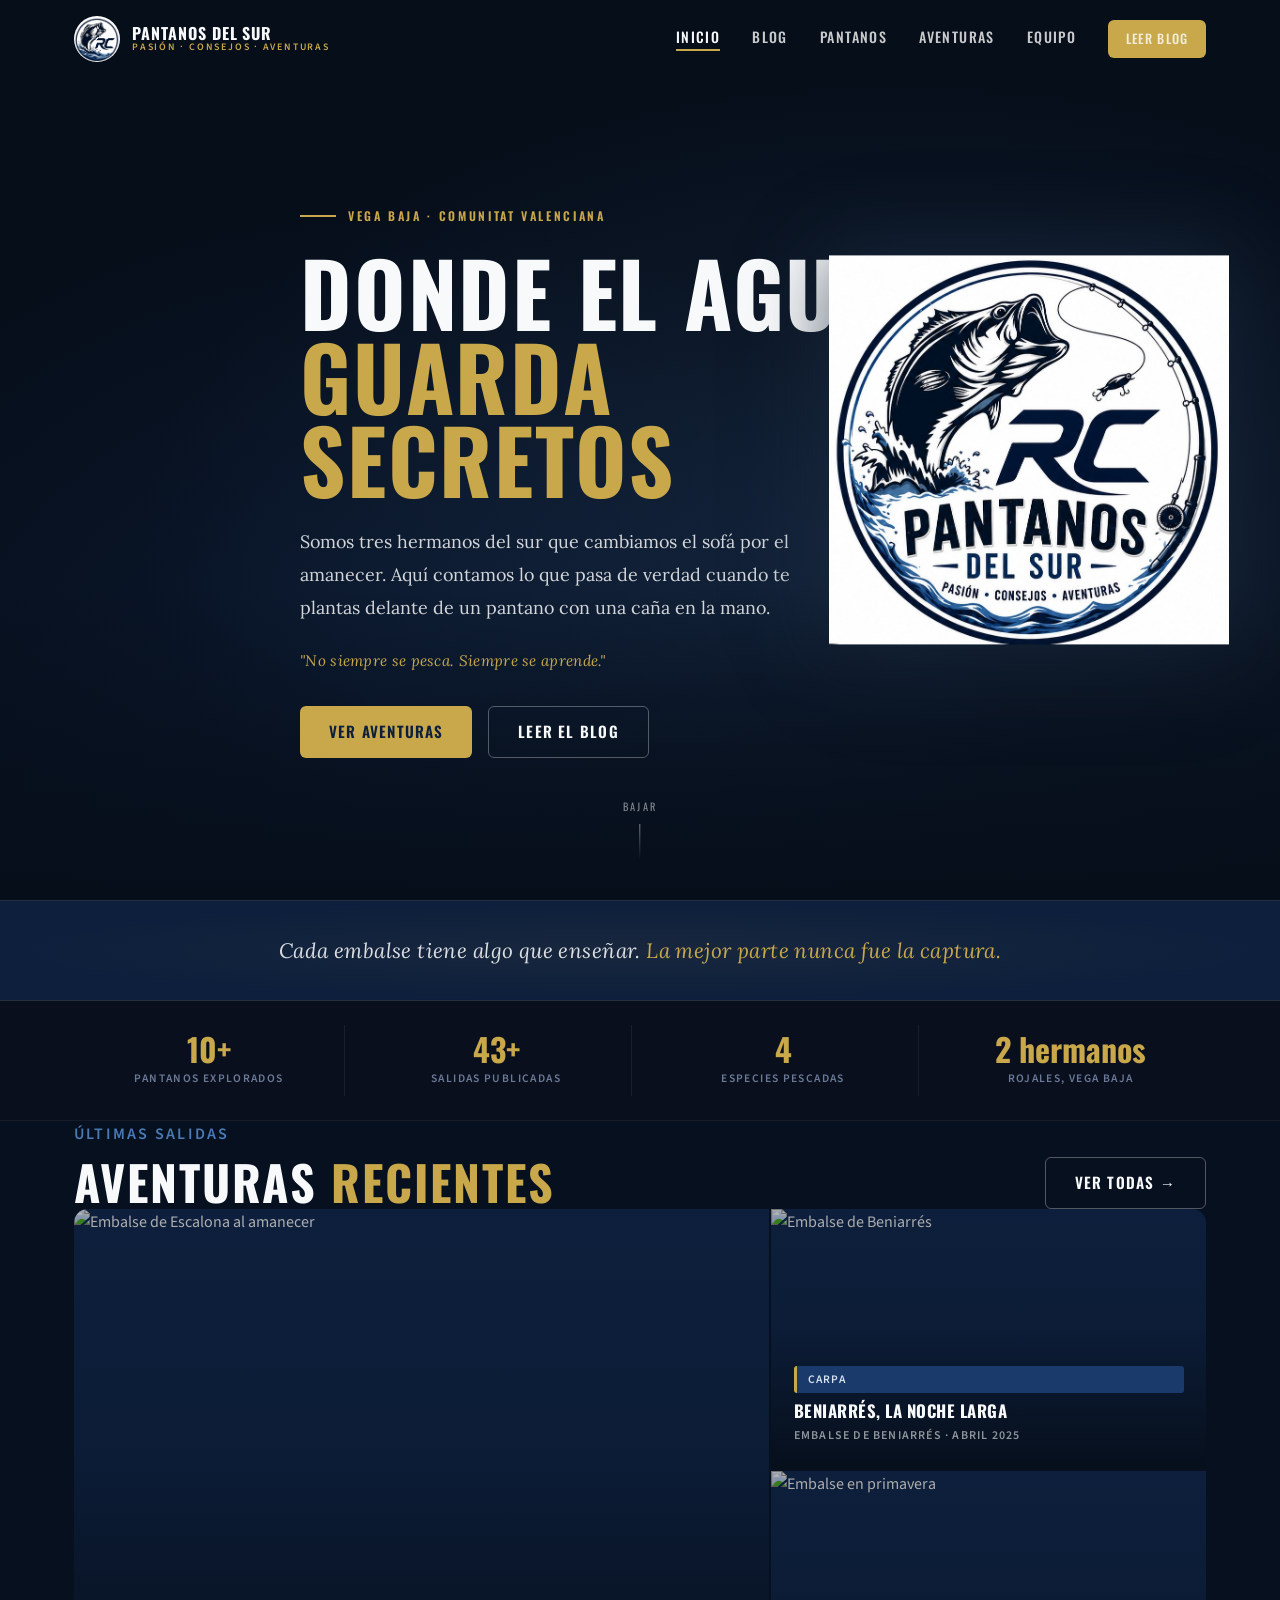
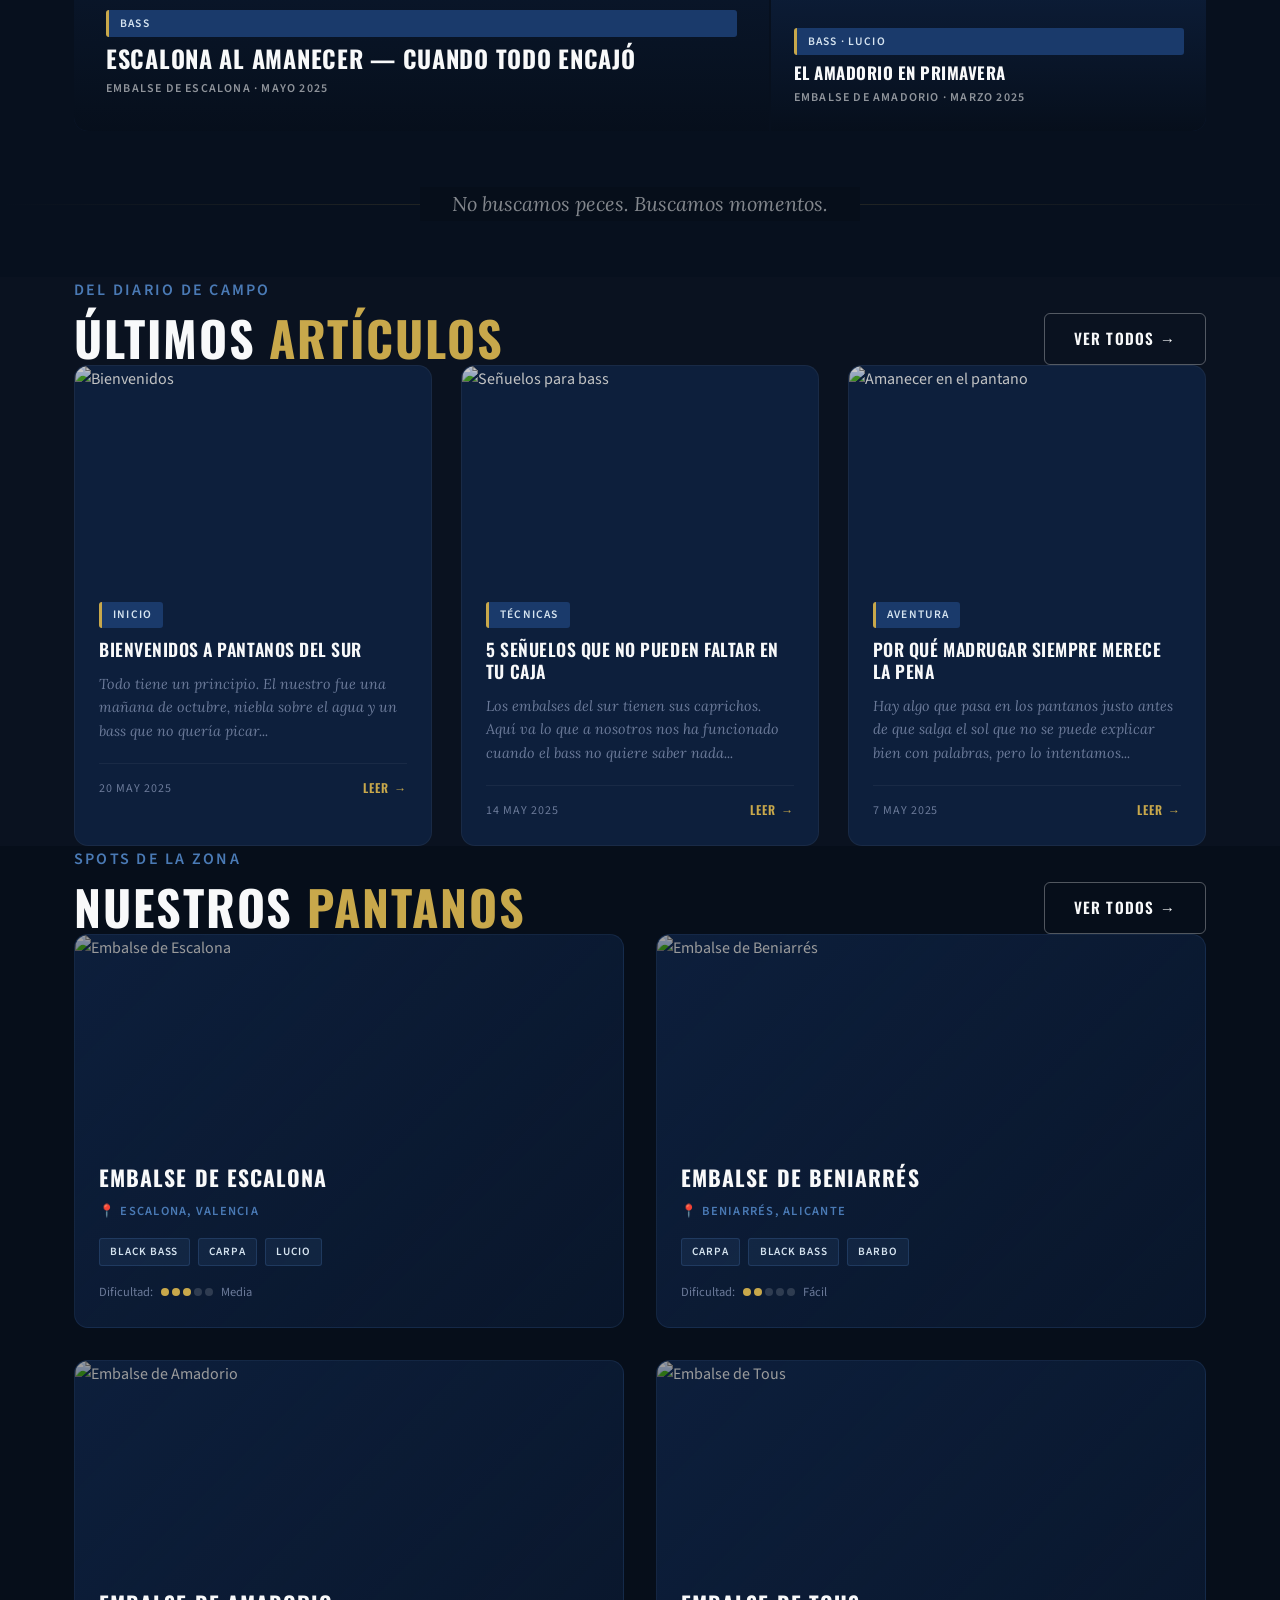
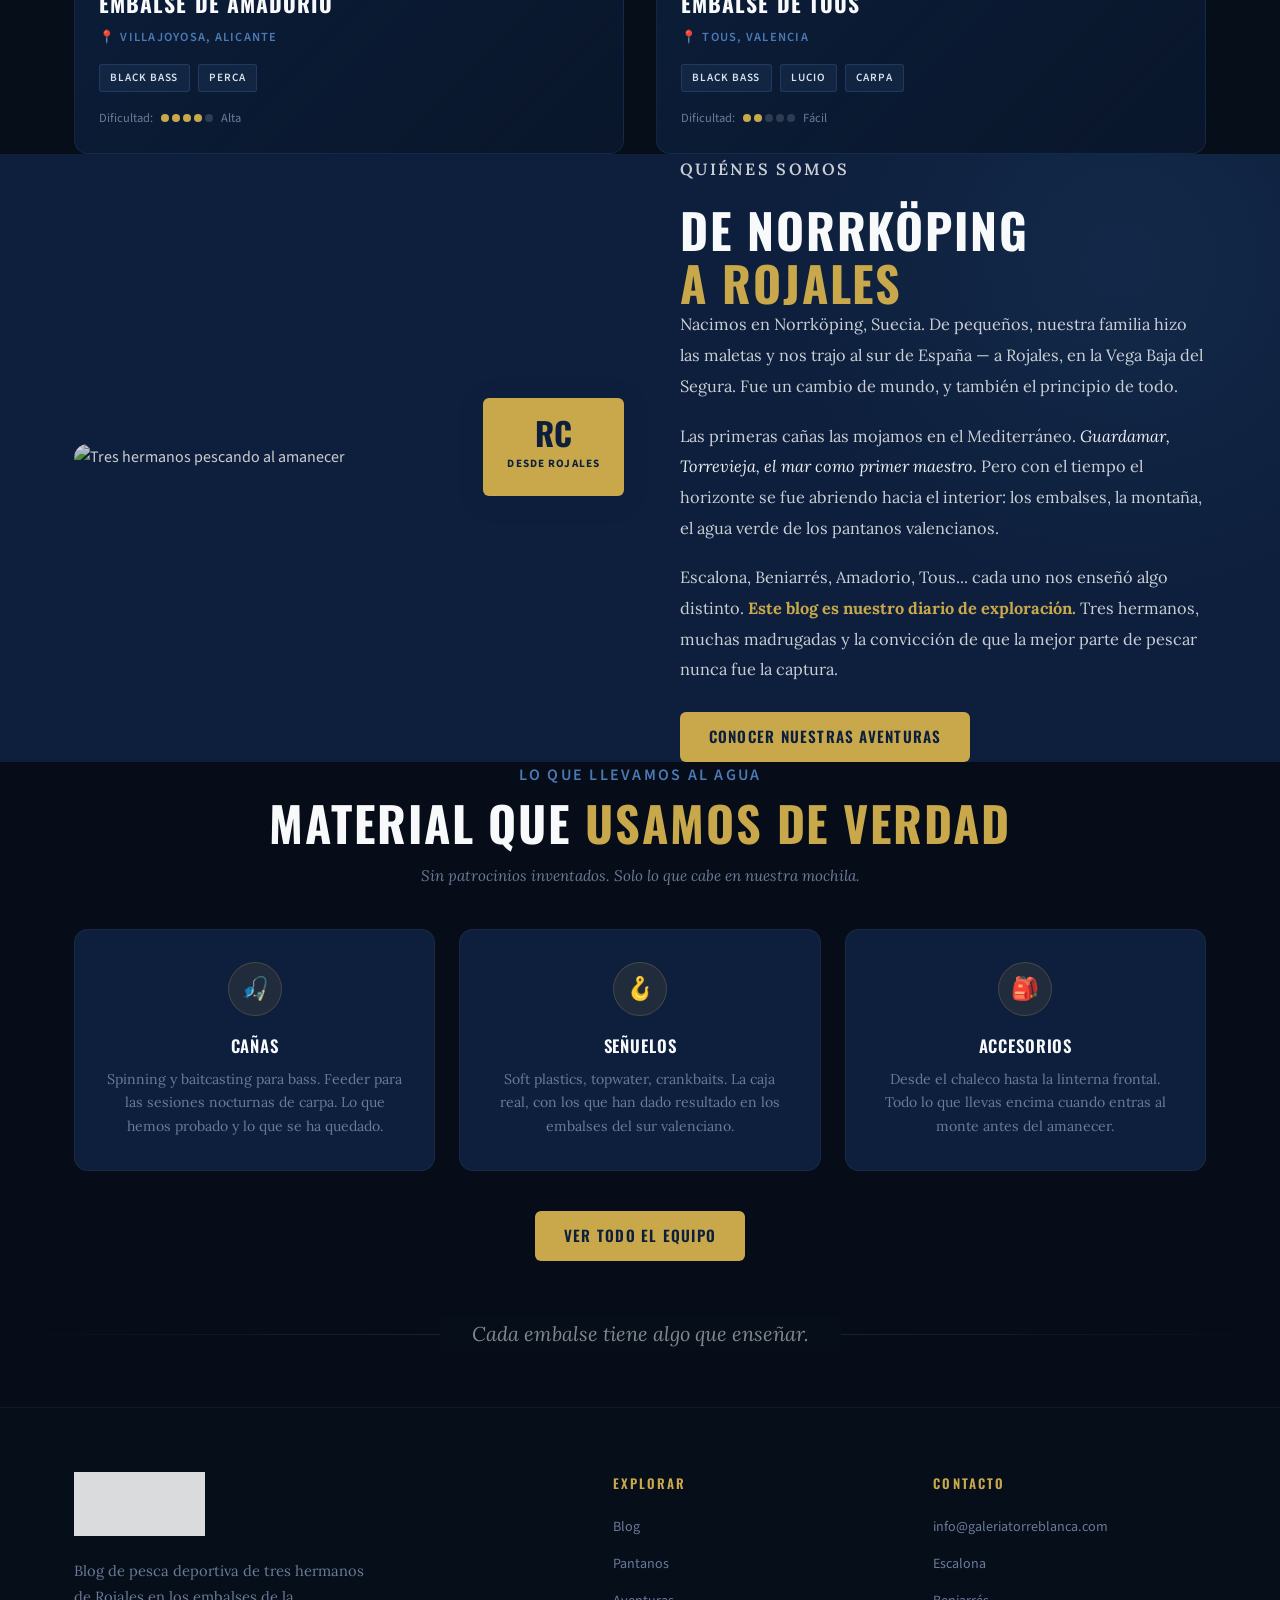
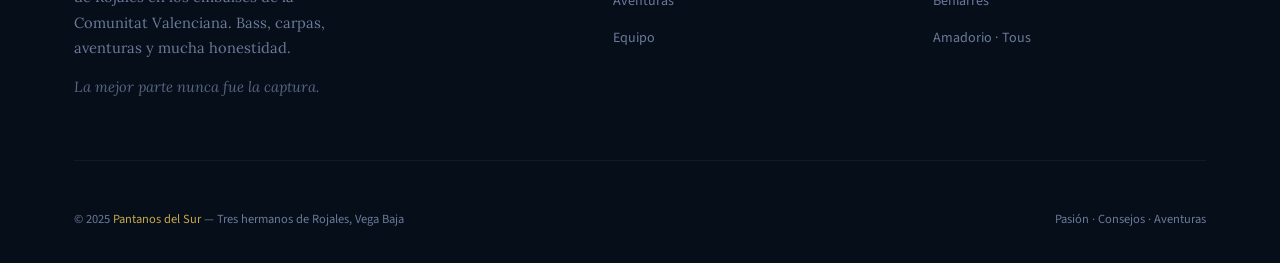
==== index.html @ e1741678 "Website structure fixed" ====
<!DOCTYPE html>
<html lang="es">
<head>
  <meta charset="UTF-8"/>
  <meta name="viewport" content="width=device-width, initial-scale=1.0"/>
  <meta name="description" content="Pantanos del Sur — Blog de pesca deportiva de tres hermanos de Rojales en los embalses del sur de la Comunitat Valenciana."/>
  <title>Pantanos del Sur — Pasión · Consejos · Aventuras</title>
  <link rel="icon" type="image/png" href="img/logo_simplificado.png"/>
  <link rel="stylesheet" href="css/style.css"/>
</head>
<body>

<!-- ══ NAV ══════════════════════════════════════════════ -->
<nav class="nav" id="nav">
  <div class="container">
    <div class="nav-inner">
      <a href="index.html" class="nav-logo">
        <img src="img/logo_simplificado.png" alt="Logo Pantanos del Sur"/>
        <div class="nav-logo-text">
          <span class="nav-logo-name">Pantanos del Sur</span>
          <span class="nav-logo-sub">Pasión · Consejos · Aventuras</span>
        </div>
      </a>
      <ul class="nav-links">
        <li><a href="index.html" class="active">Inicio</a></li>
        <li><a href="pages/blog.html">Blog</a></li>
        <li><a href="pages/pantanos.html">Pantanos</a></li>
        <li><a href="pages/aventuras.html">Aventuras</a></li>
        <li><a href="pages/equipo.html">Equipo</a></li>
        <li><a href="pages/blog.html" class="btn btn-primary nav-cta">Leer blog</a></li>
      </ul>
      <div class="hamburger" id="hamburger" aria-label="Menú">
        <span></span><span></span><span></span>
      </div>
    </div>
  </div>
</nav>

<!-- ══ HERO ═════════════════════════════════════════════ -->
<section class="hero">
  <div class="hero-bg"></div>
  <div class="hero-mist"></div>
  <div class="container">
    <div class="hero-content">
      <div class="hero-eyebrow">
        <div class="hero-eyebrow-line"></div>
        <span>Vega Baja · Comunitat Valenciana</span>
      </div>
      <h1>
        Donde el agua<br/>
        <em>guarda secretos</em>
      </h1>
      <p class="hero-desc">
        Somos tres hermanos del sur que cambiamos el sofá por el amanecer. Aquí contamos lo que pasa de verdad cuando te plantas delante de un pantano con una caña en la mano.
      </p>
      <p class="hero-quote">No siempre se pesca. Siempre se aprende.</p>
      <div class="hero-actions">
        <a href="pages/aventuras.html" class="btn btn-primary">Ver aventuras</a>
        <a href="pages/blog.html" class="btn btn-outline">Leer el blog</a>
      </div>
    </div>
  </div>
  <div class="hero-logo">
    <img src="img/logo_principal.png" alt="Pantanos del Sur"/>
  </div>
  <div class="hero-scroll">
    <span>Bajar</span>
    <div class="hero-scroll-line"></div>
  </div>
</section>

<!-- ══ QUOTE BANNER ══════════════════════════════════════ -->
<div class="quote-banner">
  <div class="container">
    <p>Cada embalse tiene algo que enseñar. <span>La mejor parte nunca fue la captura.</span></p>
  </div>
</div>

<!-- ══ STATS ═════════════════════════════════════════════ -->
<div class="stats-bar">
  <div class="container">
    <div class="stats-bar-inner">
      <div class="stat-item">
        <span class="stat-num" data-target="12" data-suffix="+">0+</span>
        <span class="stat-label">Pantanos explorados</span>
      </div>
      <div class="stat-item">
        <span class="stat-num" data-target="48" data-suffix="+">0+</span>
        <span class="stat-label">Salidas publicadas</span>
      </div>
      <div class="stat-item">
        <span class="stat-num" data-target="5" data-suffix="">0</span>
        <span class="stat-label">Especies pescadas</span>
      </div>
      <div class="stat-item">
        <span class="stat-num" data-target="3" data-suffix=" hermanos">0 hermanos</span>
        <span class="stat-label">Rojales, Vega Baja</span>
      </div>
    </div>
  </div>
</div>

<!-- ══ AVENTURAS ═════════════════════════════════════════ -->
<section class="section" style="background:#07101e;">
  <div class="container">
    <div class="section-header reveal">
      <div style="display:flex;align-items:flex-end;justify-content:space-between;gap:1rem;flex-wrap:wrap;">
        <div>
          <p class="section-sub">Últimas salidas</p>
          <h2 class="section-title">Aventuras <span>recientes</span></h2>
        </div>
        <a href="pages/aventuras.html" class="btn btn-outline">Ver todas →</a>
      </div>
    </div>
    <div class="adventures-grid reveal">
      <a href="pages/aventuras.html" class="adv-card">
        <img class="adv-card-img" src="https://images.unsplash.com/photo-1504893524553-b855bce32c67?w=900&q=85" alt="Embalse de Escalona al amanecer"/>
        <div class="adv-card-overlay">
          <span class="tag">Bass</span>
          <h3 class="adv-card-title">Escalona al amanecer — cuando todo encajó</h3>
          <p class="adv-card-meta">Embalse de Escalona · Mayo 2025</p>
        </div>
        <div class="adv-card-arrow">→</div>
      </a>
      <a href="pages/aventuras.html" class="adv-card">
        <img class="adv-card-img" src="https://images.unsplash.com/photo-1500534314209-a25ddb2bd429?w=700&q=85" alt="Embalse de Beniarrés"/>
        <div class="adv-card-overlay">
          <span class="tag">Carpa</span>
          <h3 class="adv-card-title">Beniarrés, la noche larga</h3>
          <p class="adv-card-meta">Embalse de Beniarrés · Abril 2025</p>
        </div>
        <div class="adv-card-arrow">→</div>
      </a>
      <a href="pages/aventuras.html" class="adv-card">
        <img class="adv-card-img" src="https://images.unsplash.com/photo-1448375240586-882707db888b?w=700&q=85" alt="Embalse en primavera"/>
        <div class="adv-card-overlay">
          <span class="tag">Bass · Lucio</span>
          <h3 class="adv-card-title">El Amadorio en primavera</h3>
          <p class="adv-card-meta">Embalse de Amadorio · Marzo 2025</p>
        </div>
        <div class="adv-card-arrow">→</div>
      </a>
    </div>
  </div>
</section>

<!-- ══ FRASE ══════════════════════════════════════════════ -->
<div class="frase-divisor" style="background:#07101e;">
  <p>No buscamos peces. Buscamos momentos.</p>
</div>

<!-- ══ BLOG ══════════════════════════════════════════════ -->
<section class="section" style="background:#0a1220;">
  <div class="container">
    <div class="section-header reveal">
      <div style="display:flex;align-items:flex-end;justify-content:space-between;gap:1rem;flex-wrap:wrap;">
        <div>
          <p class="section-sub">Del diario de campo</p>
          <h2 class="section-title">Últimos <span>artículos</span></h2>
        </div>
        <a href="pages/blog.html" class="btn btn-outline">Ver todos →</a>
      </div>
    </div>
    <div class="blog-grid">
      <a href="pages/articulo.html" class="blog-card reveal reveal-delay-1">
        <img class="blog-card-img" src="https://images.unsplash.com/photo-1462275646964-a0e3386b89fa?w=600&q=85" alt="Bienvenidos"/>
        <div class="blog-card-body">
          <span class="tag">Inicio</span>
          <h3 class="blog-card-title">Bienvenidos a Pantanos del Sur</h3>
          <p class="blog-card-excerpt">Todo tiene un principio. El nuestro fue una mañana de octubre, niebla sobre el agua y un bass que no quería picar...</p>
          <div class="blog-card-footer">
            <span class="blog-card-date">20 May 2025</span>
            <span class="read-more">Leer →</span>
          </div>
        </div>
      </a>
      <a href="pages/blog.html" class="blog-card reveal reveal-delay-2">
        <img class="blog-card-img" src="https://images.unsplash.com/photo-1547036967-23d11aacaee0?w=600&q=85" alt="Señuelos para bass"/>
        <div class="blog-card-body">
          <span class="tag">Técnicas</span>
          <h3 class="blog-card-title">5 señuelos que no pueden faltar en tu caja</h3>
          <p class="blog-card-excerpt">Los embalses del sur tienen sus caprichos. Aquí va lo que a nosotros nos ha funcionado cuando el bass no quiere saber nada...</p>
          <div class="blog-card-footer">
            <span class="blog-card-date">14 May 2025</span>
            <span class="read-more">Leer →</span>
          </div>
        </div>
      </a>
      <a href="pages/blog.html" class="blog-card reveal reveal-delay-3">
        <img class="blog-card-img" src="https://images.unsplash.com/photo-1501854140801-50d01698950b?w=600&q=85" alt="Amanecer en el pantano"/>
        <div class="blog-card-body">
          <span class="tag">Aventura</span>
          <h3 class="blog-card-title">Por qué madrugar siempre merece la pena</h3>
          <p class="blog-card-excerpt">Hay algo que pasa en los pantanos justo antes de que salga el sol que no se puede explicar bien con palabras, pero lo intentamos...</p>
          <div class="blog-card-footer">
            <span class="blog-card-date">7 May 2025</span>
            <span class="read-more">Leer →</span>
          </div>
        </div>
      </a>
    </div>
  </div>
</section>

<!-- ══ PANTANOS ═══════════════════════════════════════════ -->
<section class="section" style="background:var(--dark);">
  <div class="container">
    <div class="section-header reveal">
      <div style="display:flex;align-items:flex-end;justify-content:space-between;gap:1rem;flex-wrap:wrap;">
        <div>
          <p class="section-sub">Spots de la zona</p>
          <h2 class="section-title">Nuestros <span>pantanos</span></h2>
        </div>
        <a href="pages/pantanos.html" class="btn btn-outline">Ver todos →</a>
      </div>
    </div>
    <div class="pantanos-grid">
      <div class="pantano-card reveal reveal-delay-1">
        <img class="pantano-card-img" src="https://images.unsplash.com/photo-1504893524553-b855bce32c67?w=700&q=80" alt="Embalse de Escalona"/>
        <div class="pantano-card-body">
          <h3 class="pantano-card-name">Embalse de Escalona</h3>
          <p class="pantano-card-loc">📍 Escalona, Valencia</p>
          <div class="pantano-species"><span class="species-tag">Black Bass</span><span class="species-tag">Carpa</span><span class="species-tag">Lucio</span></div>
          <div class="pantano-dif"><span>Dificultad:</span><div class="dif-dots"><div class="dif-dot active"></div><div class="dif-dot active"></div><div class="dif-dot active"></div><div class="dif-dot"></div><div class="dif-dot"></div></div><span>Media</span></div>
        </div>
      </div>
      <div class="pantano-card reveal reveal-delay-2">
        <img class="pantano-card-img" src="https://images.unsplash.com/photo-1448375240586-882707db888b?w=700&q=80" alt="Embalse de Beniarrés"/>
        <div class="pantano-card-body">
          <h3 class="pantano-card-name">Embalse de Beniarrés</h3>
          <p class="pantano-card-loc">📍 Beniarrés, Alicante</p>
          <div class="pantano-species"><span class="species-tag">Carpa</span><span class="species-tag">Black Bass</span><span class="species-tag">Barbo</span></div>
          <div class="pantano-dif"><span>Dificultad:</span><div class="dif-dots"><div class="dif-dot active"></div><div class="dif-dot active"></div><div class="dif-dot"></div><div class="dif-dot"></div><div class="dif-dot"></div></div><span>Fácil</span></div>
        </div>
      </div>
      <div class="pantano-card reveal reveal-delay-1">
        <img class="pantano-card-img" src="https://images.unsplash.com/photo-1462275646964-a0e3386b89fa?w=700&q=80" alt="Embalse de Amadorio"/>
        <div class="pantano-card-body">
          <h3 class="pantano-card-name">Embalse de Amadorio</h3>
          <p class="pantano-card-loc">📍 Villajoyosa, Alicante</p>
          <div class="pantano-species"><span class="species-tag">Black Bass</span><span class="species-tag">Perca</span></div>
          <div class="pantano-dif"><span>Dificultad:</span><div class="dif-dots"><div class="dif-dot active"></div><div class="dif-dot active"></div><div class="dif-dot active"></div><div class="dif-dot active"></div><div class="dif-dot"></div></div><span>Alta</span></div>
        </div>
      </div>
      <div class="pantano-card reveal reveal-delay-2">
        <img class="pantano-card-img" src="https://images.unsplash.com/photo-1501854140801-50d01698950b?w=700&q=80" alt="Embalse de Tous"/>
        <div class="pantano-card-body">
          <h3 class="pantano-card-name">Embalse de Tous</h3>
          <p class="pantano-card-loc">📍 Tous, Valencia</p>
          <div class="pantano-species"><span class="species-tag">Black Bass</span><span class="species-tag">Lucio</span><span class="species-tag">Carpa</span></div>
          <div class="pantano-dif"><span>Dificultad:</span><div class="dif-dots"><div class="dif-dot active"></div><div class="dif-dot active"></div><div class="dif-dot"></div><div class="dif-dot"></div><div class="dif-dot"></div></div><span>Fácil</span></div>
        </div>
      </div>
    </div>
  </div>
</section>

<!-- ══ ABOUT ══════════════════════════════════════════════ -->
<section class="section about-bg">
  <div class="container">
    <div class="about-inner">
      <div class="about-img-wrap reveal">
        <img class="about-img" src="https://images.unsplash.com/photo-1533240332313-0db49b459ad6?w=700&q=85" alt="Tres hermanos pescando al amanecer"/>
        <div class="about-img-badge">
          <strong>RC</strong>
          <span>Desde Rojales</span>
        </div>
      </div>
      <div class="about-text reveal reveal-delay-2">
        <p class="section-sub">Quiénes somos</p>
        <h2 class="section-title">De Norrköping<br/><span>a Rojales</span></h2>
        <p>
          Nacimos en Norrköping, Suecia. De pequeños, nuestra familia hizo las maletas y nos trajo al sur de España — a Rojales, en la Vega Baja del Segura. Fue un cambio de mundo, y también el principio de todo.
        </p>
        <p>
          Las primeras cañas las mojamos en el Mediterráneo. <em>Guardamar, Torrevieja, el mar como primer maestro.</em> Pero con el tiempo el horizonte se fue abriendo hacia el interior: los embalses, la montaña, el agua verde de los pantanos valencianos.
        </p>
        <p>
          Escalona, Beniarrés, Amadorio, Tous... cada uno nos enseñó algo distinto. <strong>Este blog es nuestro diario de exploración.</strong> Tres hermanos, muchas madrugadas y la convicción de que la mejor parte de pescar nunca fue la captura.
        </p>
        <a href="pages/aventuras.html" class="btn btn-primary" style="margin-top:.5rem;">Conocer nuestras aventuras</a>
      </div>
    </div>
  </div>
</section>

<!-- ══ EQUIPO PREVIEW ════════════════════════════════════ -->
<section class="section" style="background:#060d18;">
  <div class="container">
    <div class="section-header reveal" style="text-align:center;margin-bottom:2.5rem;">
      <p class="section-sub">Lo que llevamos al agua</p>
      <h2 class="section-title" style="text-align:center;">Material que <span>usamos de verdad</span></h2>
      <p style="font-family:var(--font-serif);color:var(--muted);margin-top:.8rem;font-style:italic;font-size:.95rem;">Sin patrocinios inventados. Solo lo que cabe en nuestra mochila.</p>
    </div>
    <div class="equipo-grid">
      <div class="equipo-card reveal reveal-delay-1">
        <div class="equipo-icon">🎣</div>
        <h3>Cañas</h3>
        <p>Spinning y baitcasting para bass. Feeder para las sesiones nocturnas de carpa. Lo que hemos probado y lo que se ha quedado.</p>
      </div>
      <div class="equipo-card reveal reveal-delay-2">
        <div class="equipo-icon">🪝</div>
        <h3>Señuelos</h3>
        <p>Soft plastics, topwater, crankbaits. La caja real, con los que han dado resultado en los embalses del sur valenciano.</p>
      </div>
      <div class="equipo-card reveal reveal-delay-3">
        <div class="equipo-icon">🎒</div>
        <h3>Accesorios</h3>
        <p>Desde el chaleco hasta la linterna frontal. Todo lo que llevas encima cuando entras al monte antes del amanecer.</p>
      </div>
    </div>
    <div style="text-align:center;margin-top:2.5rem;" class="reveal">
      <a href="pages/equipo.html" class="btn btn-primary">Ver todo el equipo</a>
    </div>
  </div>
</section>

<!-- ══ FRASE FINAL ════════════════════════════════════════ -->
<div class="frase-divisor" style="background:#060d18;">
  <p>Cada embalse tiene algo que enseñar.</p>
</div>

<!-- ══ FOOTER ════════════════════════════════════════════ -->
<footer class="footer">
  <div class="container">
    <div class="footer-grid">
      <div class="footer-brand">
        <img src="img/logo_horizontal.png" alt="Pantanos del Sur" class="footer-brand-logo"/>
        <p>Blog de pesca deportiva de tres hermanos de Rojales en los embalses de la Comunitat Valenciana. Bass, carpas, aventuras y mucha honestidad.</p>
        <p class="footer-brand-quote">La mejor parte nunca fue la captura.</p>
      </div>
      <div class="footer-col">
        <h4>Explorar</h4>
        <ul>
          <li><a href="pages/blog.html">Blog</a></li>
          <li><a href="pages/pantanos.html">Pantanos</a></li>
          <li><a href="pages/aventuras.html">Aventuras</a></li>
          <li><a href="pages/equipo.html">Equipo</a></li>
        </ul>
      </div>
      <div class="footer-col">
        <h4>Contacto</h4>
        <ul>
          <li><a href="mailto:info@galeriatorreblanca.com">info@galeriatorreblanca.com</a></li>
          <li><a href="pages/pantanos.html">Escalona</a></li>
          <li><a href="pages/pantanos.html">Beniarrés</a></li>
          <li><a href="pages/pantanos.html">Amadorio · Tous</a></li>
        </ul>
      </div>
    </div>
    <div class="footer-bottom">
      <p>© 2025 <span>Pantanos del Sur</span> — Tres hermanos de Rojales, Vega Baja</p>
      <p>Pasión · Consejos · Aventuras</p>
    </div>
  </div>
</footer>

<script src="js/main.js"></script>
</body>
</html>
---- css/style.css ----
@import url('https://fonts.googleapis.com/css2?family=Oswald:wght@400;500;600;700&family=Lora:ital,wght@0,400;0,600;1,400;1,600&family=Source+Sans+3:wght@300;400;600&display=swap');

:root {
  --navy:       #0d1f3c;
  --navy-mid:   #1a3a6b;
  --navy-light: #2a5298;
  --steel:      #4a7ab5;
  --ice:        #d6e4f0;
  --white:      #f8f9fa;
  --cream:      #f2ede6;
  --dark:       #060e1a;
  --dark2:      #090f1c;
  --text:       #1a1a2e;
  --muted:      #6b7a99;
  --accent:     #c8a84b;
  --accent-dim: #a8893a;
  --font-display: 'Oswald', sans-serif;
  --font-body:    'Source Sans 3', sans-serif;
  --font-serif:   'Lora', Georgia, serif;
  --radius: 6px;
  --radius-lg: 14px;
  --shadow: 0 4px 24px rgba(13,31,60,.22);
  --shadow-lg: 0 12px 48px rgba(13,31,60,.35);
}

*, *::before, *::after { box-sizing: border-box; margin: 0; padding: 0; }
html { scroll-behavior: smooth; font-size: 16px; }
body { font-family: var(--font-body); background: var(--dark); color: var(--white); line-height: 1.7; overflow-x: hidden; }
img { max-width: 100%; display: block; }
a { color: inherit; text-decoration: none; }

.container { max-width: 1180px; margin: 0 auto; padding: 0 1.5rem; }
.section-title { font-family: var(--font-display); font-size: clamp(2rem,4vw,3rem); font-weight: 700; letter-spacing: .04em; text-transform: uppercase; color: var(--white); line-height: 1.1; }
.section-title span { color: var(--accent); }
.section-sub { font-family: var(--font-body); font-size: 1rem; color: var(--steel); letter-spacing: .14em; text-transform: uppercase; font-weight: 600; margin-bottom: .5rem; }
.tag { display: inline-block; background: var(--navy-mid); color: var(--ice); font-size: .72rem; font-weight: 600; letter-spacing: .1em; text-transform: uppercase; padding: .22rem .7rem; border-radius: 3px; border-left: 3px solid var(--accent); }
.btn { display: inline-flex; align-items: center; gap: .5rem; font-family: var(--font-display); font-size: .95rem; font-weight: 600; letter-spacing: .08em; text-transform: uppercase; padding: .75rem 1.8rem; border-radius: var(--radius); border: none; cursor: pointer; transition: all .25s ease; }
.btn-primary { background: var(--accent); color: var(--navy); }
.btn-primary:hover { background: var(--accent-dim); transform: translateY(-2px); box-shadow: 0 6px 24px rgba(200,168,75,.35); }
.btn-outline { background: transparent; color: var(--white); border: 1.5px solid rgba(255,255,255,.3); }
.btn-outline:hover { border-color: var(--accent); color: var(--accent); transform: translateY(-2px); }

/* ─── NAV ─────────────────────────────────────────────── */
.nav { position: fixed; top: 0; left: 0; right: 0; z-index: 100; padding: 1rem 0; transition: all .35s ease; }
.nav.scrolled { background: rgba(6,14,26,.96); backdrop-filter: blur(14px); padding: .6rem 0; box-shadow: 0 2px 30px rgba(0,0,0,.5); border-bottom: 1px solid rgba(255,255,255,.04); }
.nav-inner { display: flex; align-items: center; justify-content: space-between; gap: 1.5rem; }

.nav-logo { display: flex; align-items: center; gap: .75rem; }
.nav-logo img { height: 46px; width: auto; border-radius: 50%; }
.nav-logo-text { display: flex; flex-direction: column; line-height: 1.1; }
.nav-logo-name { font-family: var(--font-display); font-size: 1rem; font-weight: 700; letter-spacing: .06em; text-transform: uppercase; color: var(--white); }
.nav-logo-sub { font-size: .62rem; font-weight: 600; letter-spacing: .18em; text-transform: uppercase; color: var(--accent); }

.nav-links { display: flex; align-items: center; gap: 2rem; list-style: none; }
.nav-links a { font-family: var(--font-display); font-size: .88rem; font-weight: 500; letter-spacing: .1em; text-transform: uppercase; color: rgba(255,255,255,.78); transition: color .2s; position: relative; }
.nav-links a::after { content: ''; position: absolute; bottom: -4px; left: 0; width: 0; height: 2px; background: var(--accent); transition: width .25s ease; }
.nav-links a:hover, .nav-links a.active { color: var(--white); }
.nav-links a:hover::after, .nav-links a.active::after { width: 100%; }
.nav-cta { font-size: .8rem !important; padding: .48rem 1.1rem !important; }
.hamburger { display: none; flex-direction: column; gap: 5px; cursor: pointer; padding: .4rem; }
.hamburger span { display: block; width: 24px; height: 2px; background: var(--white); border-radius: 2px; transition: all .3s; }

/* ─── HERO ────────────────────────────────────────────── */
.hero { position: relative; min-height: 100vh; display: flex; align-items: center; overflow: hidden; background: var(--dark); }

.hero-bg {
  position: absolute; inset: 0;
  background: url('https://images.unsplash.com/photo-1504893524553-b855bce32c67?w=1800&q=85') center 40%/cover no-repeat;
}
.hero-bg::before {
  content: '';
  position: absolute; inset: 0;
  background:
    linear-gradient(to right, rgba(6,14,26,.95) 0%, rgba(6,14,26,.75) 55%, rgba(6,14,26,.2) 100%),
    linear-gradient(to bottom, rgba(6,14,26,.3) 0%, transparent 40%, rgba(6,14,26,.6) 80%, rgba(6,14,26,1) 100%);
}
.hero-bg::after {
  content: '';
  position: absolute; inset: 0;
  background:
    radial-gradient(ellipse at 70% 60%, rgba(74,122,181,.18) 0%, transparent 60%),
    radial-gradient(ellipse at 30% 80%, rgba(13,31,60,.6) 0%, transparent 50%);
}
/* niebla/bruma inferior */
.hero-mist {
  position: absolute; bottom: 0; left: 0; right: 0; height: 35%;
  background: linear-gradient(to top, rgba(6,14,26,1) 0%, rgba(6,14,26,.7) 40%, transparent 100%);
  z-index: 1;
}

.hero-content { position: relative; z-index: 2; max-width: 680px; padding: 9rem 0 5rem; }
.hero-eyebrow { display: flex; align-items: center; gap: .75rem; margin-bottom: 1.5rem; opacity: 0; animation: fadeUp .8s ease .2s forwards; }
.hero-eyebrow-line { width: 36px; height: 2px; background: var(--accent); }
.hero-eyebrow span { font-family: var(--font-display); font-size: .75rem; font-weight: 600; letter-spacing: .22em; text-transform: uppercase; color: var(--accent); }
.hero h1 { font-family: var(--font-display); font-size: clamp(3rem,7vw,5.5rem); font-weight: 700; line-height: .95; text-transform: uppercase; letter-spacing: .02em; margin-bottom: 1.5rem; opacity: 0; animation: fadeUp .8s ease .4s forwards; }
.hero h1 em { font-style: normal; color: var(--accent); display: block; }
.hero-desc { font-family: var(--font-serif); font-size: 1.12rem; color: rgba(255,255,255,.82); max-width: 500px; margin-bottom: 1.5rem; line-height: 1.85; opacity: 0; animation: fadeUp .8s ease .6s forwards; }
.hero-quote { font-family: var(--font-serif); font-style: italic; font-size: .95rem; color: var(--accent); opacity: 0; animation: fadeUp .8s ease .75s forwards; margin-bottom: 2rem; letter-spacing: .02em; }
.hero-quote::before { content: '"'; }
.hero-quote::after { content: '"'; }
.hero-actions { display: flex; gap: 1rem; flex-wrap: wrap; opacity: 0; animation: fadeUp .8s ease .85s forwards; }

.hero-logo {
  position: absolute; right: 4%; top: 50%; transform: translateY(-50%);
  width: min(400px, 38vw);
  z-index: 2;
  opacity: 0;
  animation: fadeIn 1.4s ease 1s forwards;
}
.hero-logo img {
  width: 100%;
  /* Blend el fondo blanco del logo: multiply lo hace transparente sobre oscuro */
  mix-blend-mode: multiply;
  filter: contrast(1.05) brightness(1.0);
  filter: drop-shadow(0 0 40px rgba(74,122,181,.25)) drop-shadow(0 8px 32px rgba(0,0,0,.5));
}

.hero-scroll { position: absolute; bottom: 2.5rem; left: 50%; transform: translateX(-50%); display: flex; flex-direction: column; align-items: center; gap: .5rem; opacity: .5; animation: bounce 2.5s ease infinite; z-index: 2; }
.hero-scroll span { font-size: .65rem; letter-spacing: .2em; text-transform: uppercase; font-family: var(--font-display); }
.hero-scroll-line { width: 1px; height: 36px; background: linear-gradient(to bottom, var(--white), transparent); }

/* ─── QUOTE BANNER ─────────────────────────────────────── */
.quote-banner {
  background: var(--navy);
  border-top: 1px solid rgba(200,168,75,.12);
  border-bottom: 1px solid rgba(200,168,75,.12);
  padding: 2rem 0;
  text-align: center;
  position: relative;
  overflow: hidden;
}
.quote-banner::before {
  content: '';
  position: absolute; inset: 0;
  background: radial-gradient(ellipse at 50% 50%, rgba(200,168,75,.06) 0%, transparent 70%);
}
.quote-banner p {
  font-family: var(--font-serif);
  font-style: italic;
  font-size: clamp(1rem,2vw,1.3rem);
  color: rgba(255,255,255,.85);
  letter-spacing: .02em;
  position: relative;
}
.quote-banner p span { color: var(--accent); }

/* ─── STATS ────────────────────────────────────────────── */
.stats-bar { background: var(--dark2); border-bottom: 1px solid rgba(255,255,255,.05); padding: 1.5rem 0; }
.stats-bar-inner { display: grid; grid-template-columns: repeat(4,1fr); gap: 1rem; text-align: center; }
.stat-item { display: flex; flex-direction: column; gap: .2rem; border-right: 1px solid rgba(255,255,255,.07); padding: .5rem 0; }
.stat-item:last-child { border-right: none; }
.stat-num { font-family: var(--font-display); font-size: 2rem; font-weight: 700; color: var(--accent); line-height: 1; }
.stat-label { font-size: .72rem; font-weight: 600; letter-spacing: .12em; text-transform: uppercase; color: var(--muted); }

/* ─── ADVENTURES ───────────────────────────────────────── */
.adventures-grid { display: grid; grid-template-columns: 1.6fr 1fr; grid-template-rows: auto auto; gap: 2px; border-radius: var(--radius-lg); overflow: hidden; }
.adv-card { position: relative; overflow: hidden; cursor: pointer; background: var(--navy); }
.adv-card:first-child { grid-row: 1 / 3; }
.adv-card-img { width: 100%; height: 100%; min-height: 260px; object-fit: cover; transition: transform .6s ease; filter: brightness(.7) saturate(1.15); }
.adv-card:first-child .adv-card-img { min-height: 520px; }
.adv-card:hover .adv-card-img { transform: scale(1.06); filter: brightness(.85) saturate(1.25); }
.adv-card-overlay { position: absolute; inset: 0; background: linear-gradient(to top, rgba(6,14,26,.95) 0%, rgba(6,14,26,.15) 55%, transparent 100%); display: flex; flex-direction: column; justify-content: flex-end; padding: 2rem; }
.adv-card:not(:first-child) .adv-card-overlay { padding: 1.4rem; }
.adv-card-title { font-family: var(--font-display); font-size: 1.5rem; font-weight: 700; text-transform: uppercase; letter-spacing: .03em; line-height: 1.15; margin: .5rem 0 .4rem; }
.adv-card:not(:first-child) .adv-card-title { font-size: 1.05rem; }
.adv-card-meta { font-size: .75rem; color: rgba(255,255,255,.55); font-weight: 600; letter-spacing: .1em; text-transform: uppercase; }
.adv-card-arrow { position: absolute; top: 1.2rem; right: 1.2rem; width: 36px; height: 36px; border-radius: 50%; background: rgba(200,168,75,.12); border: 1px solid rgba(200,168,75,.35); display: flex; align-items: center; justify-content: center; color: var(--accent); font-size: .95rem; opacity: 0; transform: translateY(4px); transition: all .25s ease; }
.adv-card:hover .adv-card-arrow { opacity: 1; transform: translateY(0); }

/* ─── BLOG ─────────────────────────────────────────────── */
.blog-grid { display: grid; grid-template-columns: repeat(3,1fr); gap: 1.8rem; }
.blog-card { background: var(--navy); border-radius: var(--radius-lg); overflow: hidden; border: 1px solid rgba(255,255,255,.05); transition: transform .3s ease, box-shadow .3s ease, border-color .3s ease; }
.blog-card:hover { transform: translateY(-6px); box-shadow: var(--shadow-lg); border-color: rgba(200,168,75,.22); }
.blog-card-img { width: 100%; height: 210px; object-fit: cover; filter: brightness(.78) saturate(1.15); transition: filter .3s ease; }
.blog-card:hover .blog-card-img { filter: brightness(.92) saturate(1.25); }
.blog-card-body { padding: 1.5rem; }
.blog-card-title { font-family: var(--font-display); font-size: 1.1rem; font-weight: 600; text-transform: uppercase; letter-spacing: .03em; margin: .6rem 0 .8rem; line-height: 1.25; color: var(--white); }
.blog-card-excerpt { font-size: .9rem; color: var(--muted); line-height: 1.65; margin-bottom: 1.2rem; font-family: var(--font-serif); font-style: italic; }
.blog-card-footer { display: flex; align-items: center; justify-content: space-between; border-top: 1px solid rgba(255,255,255,.05); padding-top: .9rem; }
.blog-card-date { font-size: .75rem; color: var(--muted); letter-spacing: .08em; text-transform: uppercase; }
.read-more { font-family: var(--font-display); font-size: .76rem; font-weight: 600; letter-spacing: .1em; text-transform: uppercase; color: var(--accent); display: flex; align-items: center; gap: .3rem; transition: gap .2s; }
.read-more:hover { gap: .6rem; }

/* ─── PANTANOS ─────────────────────────────────────────── */
.pantanos-grid { display: grid; grid-template-columns: repeat(2,1fr); gap: 2rem; }
.pantano-card { background: linear-gradient(135deg, var(--navy) 0%, rgba(13,31,60,.5) 100%); border: 1px solid rgba(74,122,181,.15); border-radius: var(--radius-lg); overflow: hidden; transition: all .3s ease; }
.pantano-card:hover { border-color: rgba(200,168,75,.35); transform: translateY(-4px); box-shadow: var(--shadow-lg); }
.pantano-card-img { width: 100%; height: 200px; object-fit: cover; filter: brightness(.62) saturate(1.25); transition: filter .3s; }
.pantano-card:hover .pantano-card-img { filter: brightness(.78) saturate(1.3); }
.pantano-card-body { padding: 1.5rem; }
.pantano-card-name { font-family: var(--font-display); font-size: 1.35rem; font-weight: 700; text-transform: uppercase; letter-spacing: .05em; margin-bottom: .3rem; }
.pantano-card-loc { font-size: .78rem; color: var(--steel); letter-spacing: .1em; text-transform: uppercase; font-weight: 600; margin-bottom: 1rem; }
.pantano-species { display: flex; gap: .5rem; flex-wrap: wrap; margin-bottom: 1rem; }
.species-tag { background: rgba(74,122,181,.12); border: 1px solid rgba(74,122,181,.25); color: var(--ice); font-size: .7rem; font-weight: 600; letter-spacing: .08em; text-transform: uppercase; padding: .22rem .65rem; border-radius: 3px; }
.pantano-dif { display: flex; align-items: center; gap: .5rem; font-size: .78rem; color: var(--muted); }
.dif-dots { display: flex; gap: 3px; }
.dif-dot { width: 8px; height: 8px; border-radius: 50%; background: rgba(255,255,255,.15); }
.dif-dot.active { background: var(--accent); }

/* ─── ABOUT ────────────────────────────────────────────── */
.about-bg { background: var(--navy); position: relative; overflow: hidden; }
.about-bg::before { content: ''; position: absolute; top: -40%; right: -15%; width: 700px; height: 700px; border-radius: 50%; background: radial-gradient(circle, rgba(74,122,181,.1) 0%, transparent 70%); }
.about-inner { display: grid; grid-template-columns: 1fr 1fr; gap: 5rem; align-items: center; }
.about-img-wrap { position: relative; }
.about-img { width: 100%; border-radius: var(--radius-lg); filter: brightness(.82) saturate(1.1); }
.about-img-badge { position: absolute; bottom: -1.5rem; right: -1.5rem; background: var(--accent); color: var(--navy); padding: 1.2rem 1.5rem; border-radius: var(--radius); text-align: center; box-shadow: var(--shadow); }
.about-img-badge strong { display: block; font-family: var(--font-display); font-size: 2rem; font-weight: 700; line-height: 1; }
.about-img-badge span { font-size: .7rem; font-weight: 700; letter-spacing: .1em; text-transform: uppercase; }
.about-text p { font-family: var(--font-serif); font-size: 1.02rem; color: rgba(255,255,255,.78); line-height: 1.88; margin-bottom: 1.2rem; }
.about-text p strong { color: var(--accent); font-style: normal; }
.about-text p em { font-style: italic; color: rgba(255,255,255,.92); }

/* ─── EQUIPO PREVIEW ───────────────────────────────────── */
.equipo-grid { display: grid; grid-template-columns: repeat(3,1fr); gap: 1.5rem; }
.equipo-card { background: var(--navy); border: 1px solid rgba(255,255,255,.05); border-radius: var(--radius-lg); padding: 2rem; text-align: center; transition: all .3s ease; }
.equipo-card:hover { border-color: rgba(200,168,75,.25); transform: translateY(-4px); }
.equipo-icon { width: 54px; height: 54px; background: rgba(200,168,75,.1); border: 1px solid rgba(200,168,75,.22); border-radius: 50%; display: flex; align-items: center; justify-content: center; margin: 0 auto 1rem; font-size: 1.4rem; }
.equipo-card h3 { font-family: var(--font-display); font-size: 1.05rem; font-weight: 600; text-transform: uppercase; letter-spacing: .05em; margin-bottom: .5rem; }
.equipo-card p { font-size: .88rem; color: var(--muted); line-height: 1.65; font-family: var(--font-serif); }

/* ─── FRASE DIVISOR ────────────────────────────────────── */
.frase-divisor { padding: 3.5rem 0; text-align: center; position: relative; }
.frase-divisor::before { content: ''; position: absolute; top: 50%; left: 0; right: 0; height: 1px; background: linear-gradient(to right, transparent, rgba(200,168,75,.2), transparent); }
.frase-divisor p { font-family: var(--font-serif); font-style: italic; font-size: clamp(1rem,2vw,1.25rem); color: rgba(255,255,255,.5); display: inline-block; background: var(--dark); padding: 0 2rem; position: relative; }

/* ─── FOOTER ───────────────────────────────────────────── */
.footer { background: var(--dark); border-top: 1px solid rgba(255,255,255,.05); padding: 4rem 0 2rem; }
.footer-grid { display: grid; grid-template-columns: 1.8fr 1fr 1fr; gap: 3rem; margin-bottom: 3rem; padding-bottom: 3rem; border-bottom: 1px solid rgba(255,255,255,.05); }
.footer-brand-logo {
  height: 64px;
  width: auto;
  margin-bottom: 1.4rem;
  /* Logo visible sobre fondo oscuro */
  filter: brightness(0) invert(1);
  opacity: .85;
}
.footer-brand p { font-family: var(--font-serif); font-size: .92rem; color: var(--muted); line-height: 1.75; max-width: 290px; margin-bottom: .8rem; }
.footer-brand-quote { font-family: var(--font-serif); font-style: italic; font-size: .85rem; color: var(--accent); opacity: .8; margin-bottom: 0; }
.footer-col h4 { font-family: var(--font-display); font-size: .82rem; font-weight: 600; letter-spacing: .16em; text-transform: uppercase; color: var(--accent); margin-bottom: 1.2rem; }
.footer-col ul { list-style: none; }
.footer-col li { margin-bottom: .6rem; }
.footer-col a { font-size: .88rem; color: var(--muted); transition: color .2s; }
.footer-col a:hover { color: var(--white); }
.footer-bottom { display: flex; align-items: center; justify-content: space-between; flex-wrap: wrap; gap: 1rem; }
.footer-bottom p { font-size: .78rem; color: var(--muted); }
.footer-bottom span { color: var(--accent); }

/* ─── PAGE HERO ────────────────────────────────────────── */
.page-hero { padding: 10rem 0 4rem; background: linear-gradient(to bottom,rgba(6,14,26,.55) 0%,rgba(6,14,26,.92) 100%), url('https://images.unsplash.com/photo-1544551763-46a013bb70d5?w=1400&q=80') center/cover no-repeat; text-align: center; }
.page-hero h1 { font-family: var(--font-display); font-size: clamp(2.5rem,6vw,4.5rem); font-weight: 700; text-transform: uppercase; letter-spacing: .05em; }
.page-hero p { font-family: var(--font-serif); font-size: 1.1rem; color: rgba(255,255,255,.7); max-width: 540px; margin: 1rem auto 0; }
.breadcrumb { display: flex; align-items: center; justify-content: center; gap: .5rem; font-size: .75rem; letter-spacing: .14em; text-transform: uppercase; color: var(--muted); margin-bottom: 1.5rem; }
.breadcrumb a { color: var(--accent); }

/* ─── ARTICLE ──────────────────────────────────────────── */
.article-wrap { max-width: 780px; margin: 0 auto; padding: 4rem 1.5rem; }
.article-wrap h2 { font-family: var(--font-display); font-size: 1.75rem; font-weight: 700; text-transform: uppercase; letter-spacing: .03em; margin: 2.5rem 0 1rem; color: var(--white); }
.article-wrap p { font-family: var(--font-serif); font-size: 1.08rem; line-height: 1.9; color: rgba(255,255,255,.82); margin-bottom: 1.5rem; }
.article-wrap p strong { color: var(--accent); }
.article-wrap blockquote { border-left: 3px solid var(--accent); margin: 2rem 0; padding: 1rem 1.5rem; background: rgba(200,168,75,.05); border-radius: 0 var(--radius) var(--radius) 0; font-family: var(--font-serif); font-style: italic; font-size: 1.1rem; color: rgba(255,255,255,.85); }
.article-img { width: 100%; border-radius: var(--radius-lg); margin: 2rem 0; filter: brightness(.82) saturate(1.1); }

/* ─── ANIMATIONS ───────────────────────────────────────── */
@keyframes fadeUp { from { opacity:0; transform:translateY(28px); } to { opacity:1; transform:translateY(0); } }
@keyframes fadeIn { from { opacity:0; } to { opacity:1; } }
@keyframes bounce { 0%,100% { transform:translateX(-50%) translateY(0); } 50% { transform:translateX(-50%) translateY(9px); } }
.reveal { opacity: 0; transform: translateY(30px); transition: opacity .7s ease, transform .7s ease; }
.reveal.visible { opacity: 1; transform: translateY(0); }
.reveal-delay-1 { transition-delay: .1s; }
.reveal-delay-2 { transition-delay: .22s; }
.reveal-delay-3 { transition-delay: .34s; }

/* ─── RESPONSIVE ───────────────────────────────────────── */
@media(max-width:1024px) {
  .blog-grid { grid-template-columns: repeat(2,1fr); }
  .pantanos-grid { grid-template-columns: 1fr; }
  .footer-grid { grid-template-columns: 1fr 1fr; gap: 2rem; }
  .hero-logo { width: min(300px,36vw); }
}
@media(max-width:768px) {
  .nav-links, .nav-cta { display: none; }
  .hamburger { display: flex; }
  .nav-links.open { display: flex; flex-direction: column; position: fixed; inset: 0; background: rgba(6,14,26,.98); backdrop-filter: blur(14px); align-items: center; justify-content: center; gap: 2.5rem; z-index: 99; }
  .nav-links.open a { font-size: 1.6rem; }
  .adventures-grid { grid-template-columns: 1fr; }
  .adv-card:first-child { grid-row: auto; }
  .about-inner { grid-template-columns: 1fr; gap: 2.5rem; }
  .about-img-badge { right: 1rem; bottom: -.8rem; }
  .equipo-grid { grid-template-columns: 1fr; }
  .blog-grid { grid-template-columns: 1fr; }
  .footer-grid { grid-template-columns: 1fr; gap: 2rem; }
  .stats-bar-inner { grid-template-columns: repeat(2,1fr); }
  .hero-logo { display: none; }
  .hero h1 { font-size: clamp(2.4rem,9vw,3.2rem); }
  .hero-content { padding: 7rem 0 4rem; }
  .nav-logo-name { font-size: .88rem; }
}
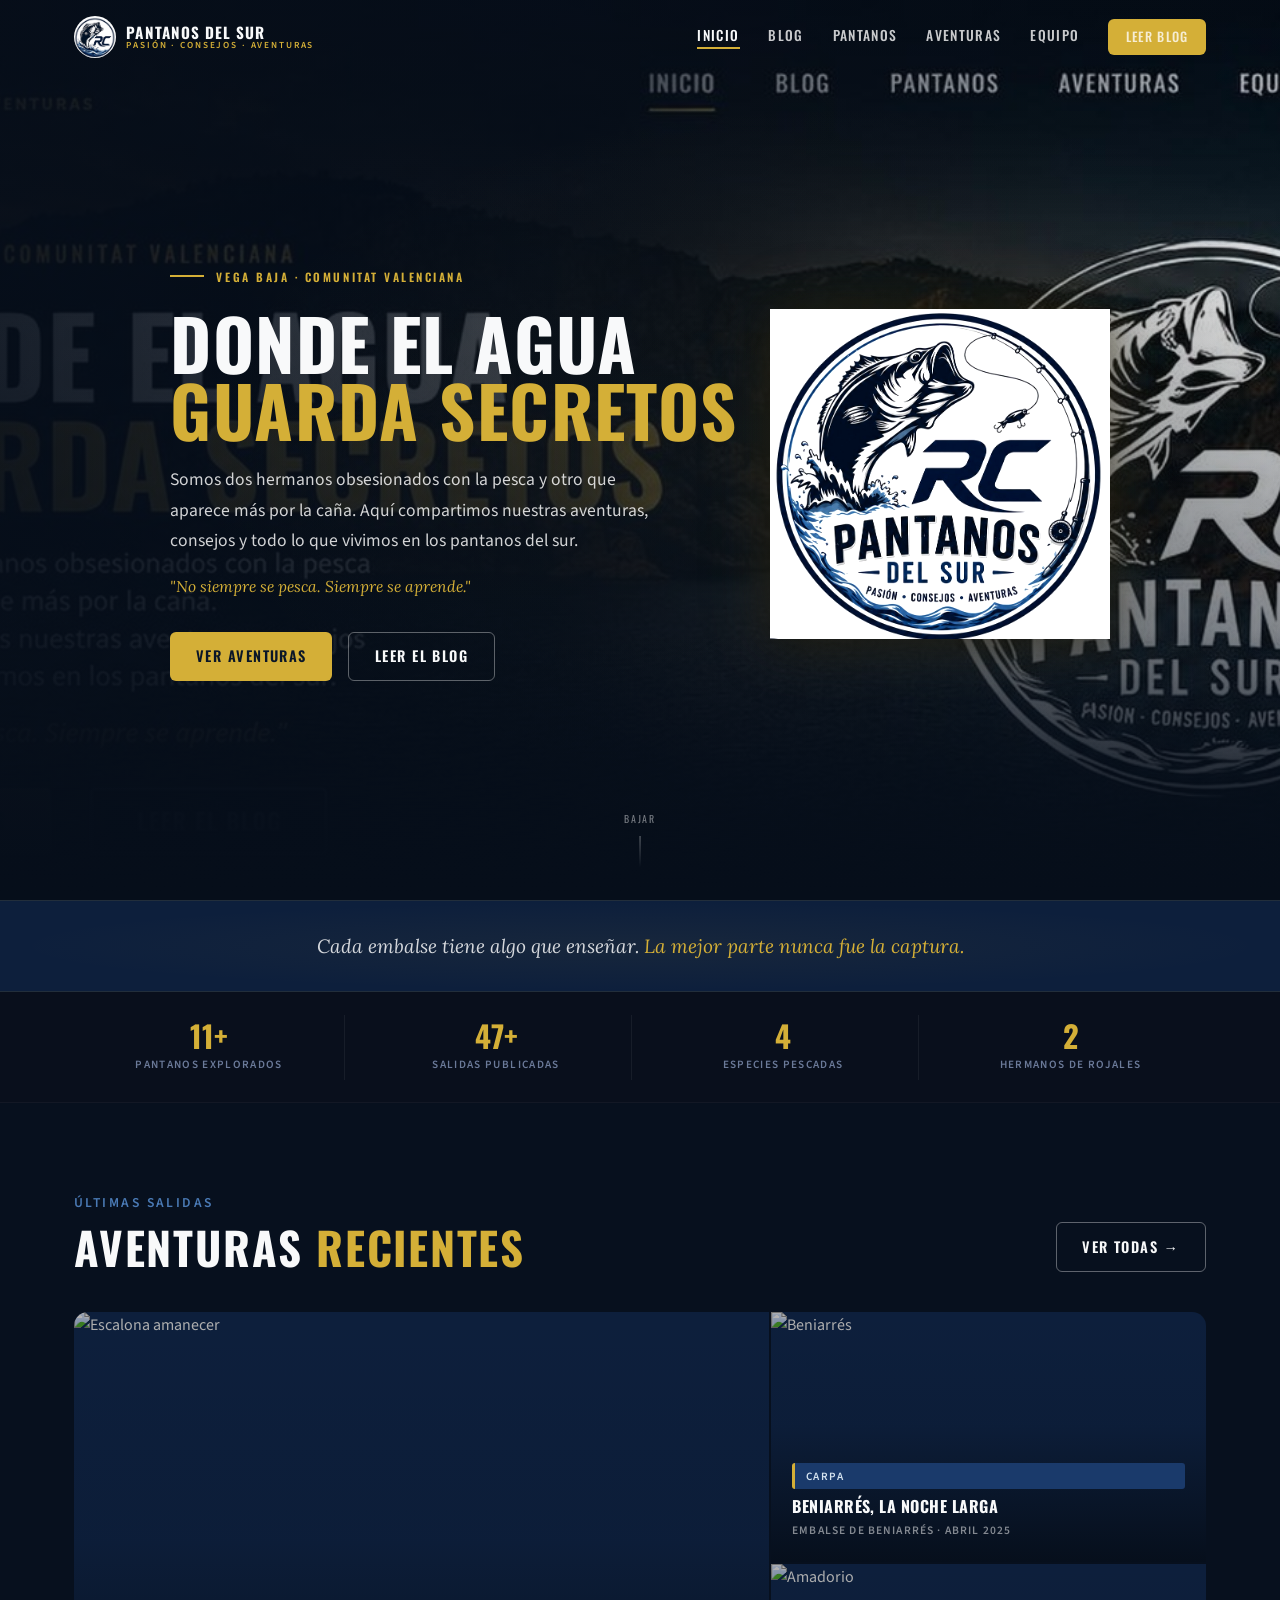
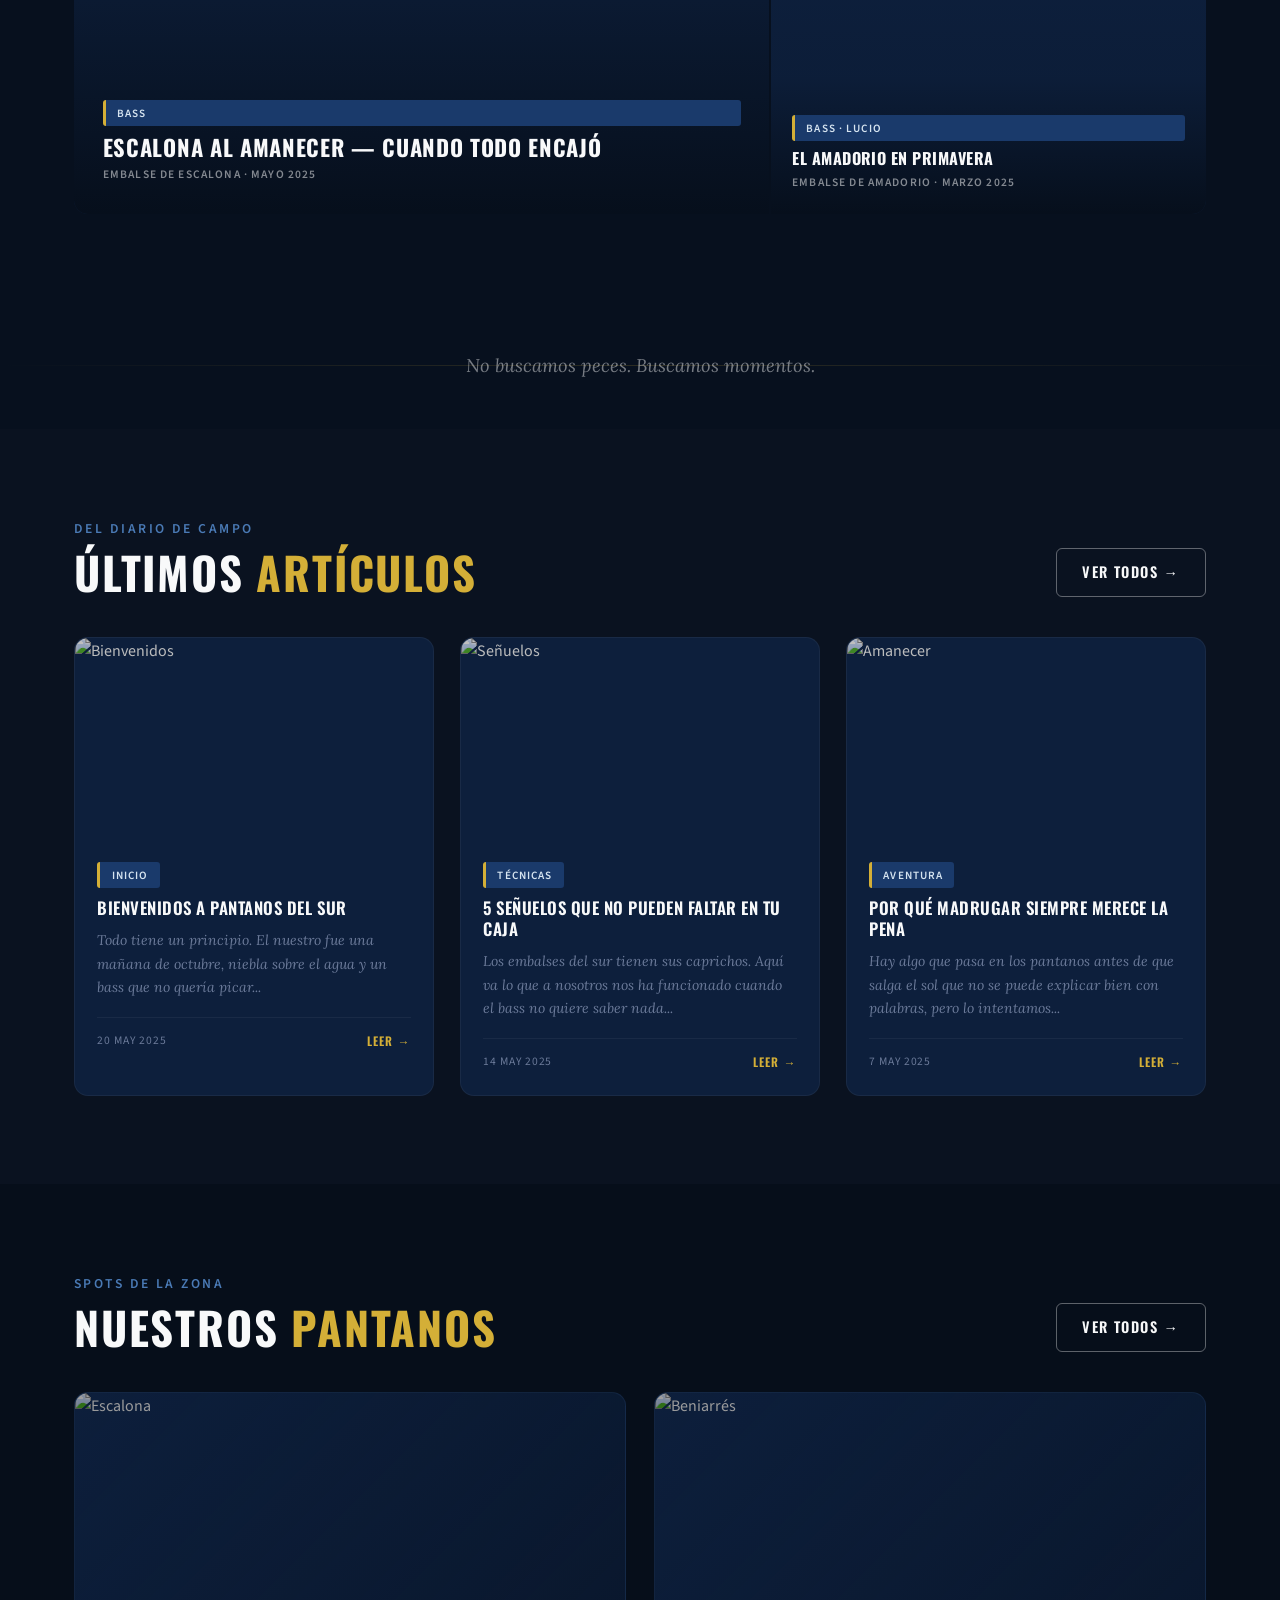
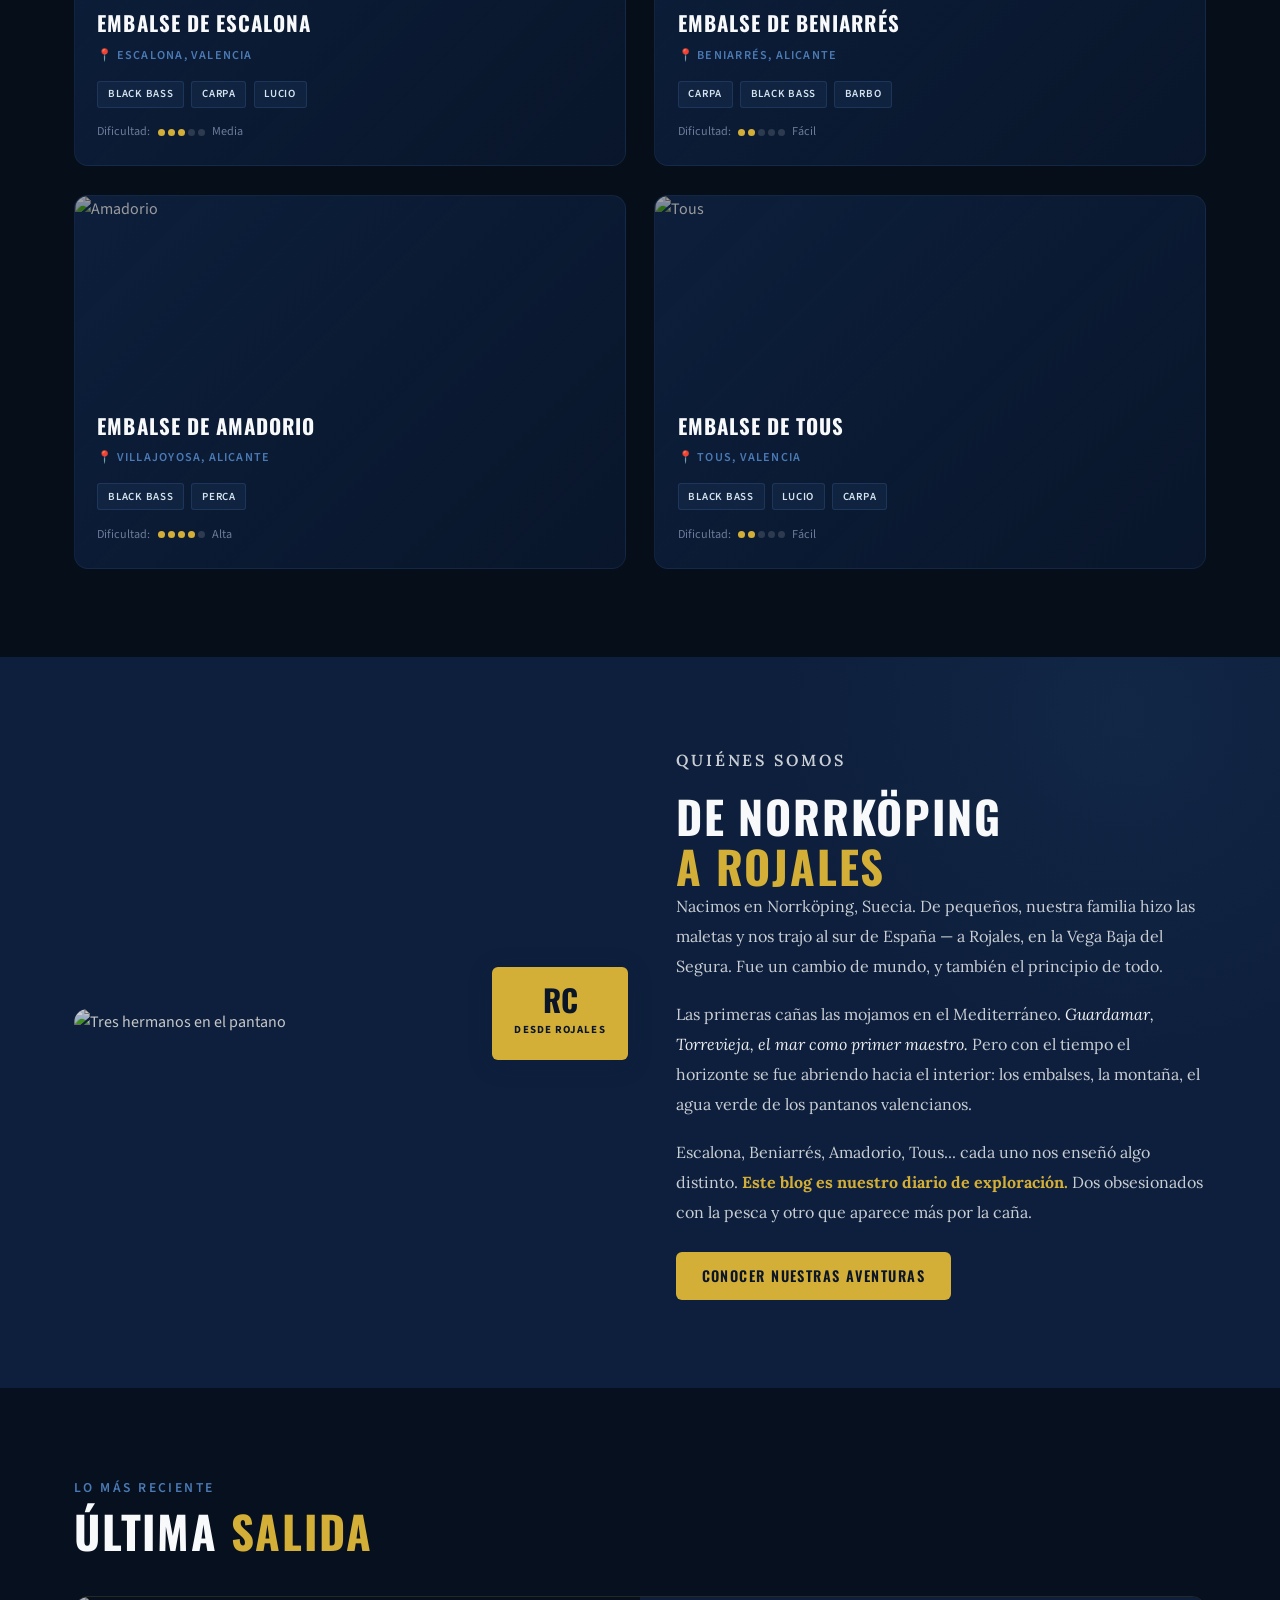
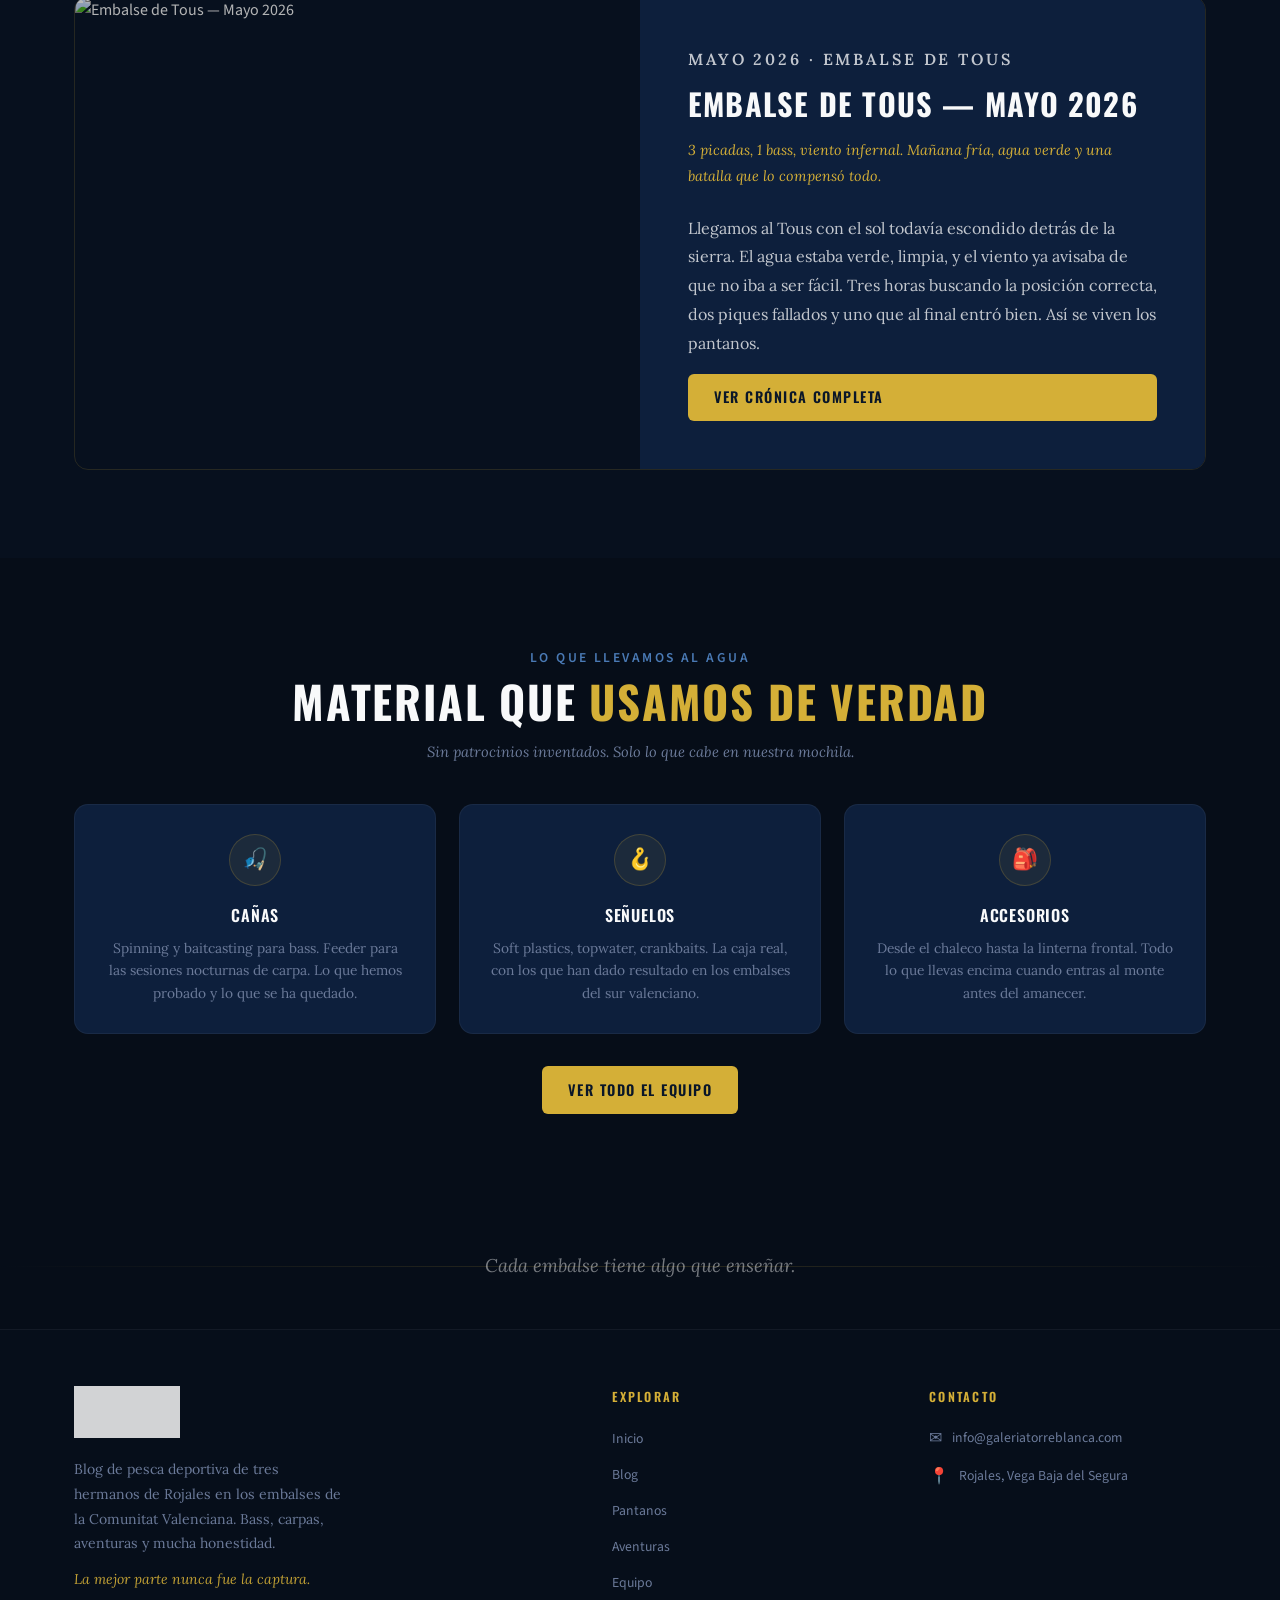
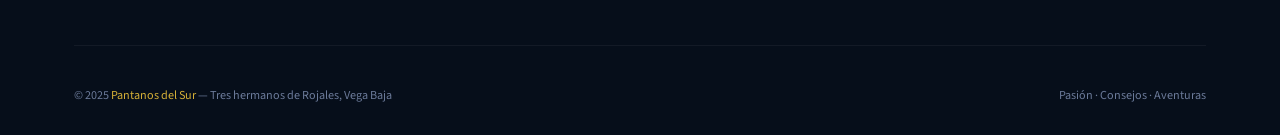
==== commit 5ff93b33: "Website improvements" ====
--- a/index.html
+++ b/index.html
@@ -3,7 +3,7 @@
 <head>
   <meta charset="UTF-8"/>
   <meta name="viewport" content="width=device-width, initial-scale=1.0"/>
-  <meta name="description" content="Pantanos del Sur — Blog de pesca deportiva de tres hermanos de Rojales en los embalses del sur de la Comunitat Valenciana."/>
+  <meta name="description" content="Pantanos del Sur — Blog de pesca deportiva de tres hermanos de Rojales en los embalses de la Comunitat Valenciana."/>
   <title>Pantanos del Sur — Pasión · Consejos · Aventuras</title>
   <link rel="icon" type="image/png" href="img/logo_simplificado.png"/>
   <link rel="stylesheet" href="css/style.css"/>
@@ -15,13 +15,13 @@
   <div class="container">
     <div class="nav-inner">
       <a href="index.html" class="nav-logo">
-        <img src="img/logo_simplificado.png" alt="Logo Pantanos del Sur"/>
+        <img src="img/logo_simplificado.png" alt="Pantanos del Sur"/>
         <div class="nav-logo-text">
           <span class="nav-logo-name">Pantanos del Sur</span>
           <span class="nav-logo-sub">Pasión · Consejos · Aventuras</span>
         </div>
       </a>
-      <ul class="nav-links">
+      <ul class="nav-links" id="navLinks">
         <li><a href="index.html" class="active">Inicio</a></li>
         <li><a href="pages/blog.html">Blog</a></li>
         <li><a href="pages/pantanos.html">Pantanos</a></li>
@@ -29,7 +29,7 @@
         <li><a href="pages/equipo.html">Equipo</a></li>
         <li><a href="pages/blog.html" class="btn btn-primary nav-cta">Leer blog</a></li>
       </ul>
-      <div class="hamburger" id="hamburger" aria-label="Menú">
+      <div class="hamburger" id="hamburger" aria-label="Abrir menú">
         <span></span><span></span><span></span>
       </div>
     </div>
@@ -41,27 +41,35 @@
   <div class="hero-bg"></div>
   <div class="hero-mist"></div>
   <div class="container">
-    <div class="hero-content">
-      <div class="hero-eyebrow">
-        <div class="hero-eyebrow-line"></div>
-        <span>Vega Baja · Comunitat Valenciana</span>
-      </div>
-      <h1>
-        Donde el agua<br/>
-        <em>guarda secretos</em>
-      </h1>
-      <p class="hero-desc">
-        Somos tres hermanos del sur que cambiamos el sofá por el amanecer. Aquí contamos lo que pasa de verdad cuando te plantas delante de un pantano con una caña en la mano.
-      </p>
-      <p class="hero-quote">No siempre se pesca. Siempre se aprende.</p>
-      <div class="hero-actions">
-        <a href="pages/aventuras.html" class="btn btn-primary">Ver aventuras</a>
-        <a href="pages/blog.html" class="btn btn-outline">Leer el blog</a>
-      </div>
-    </div>
-  </div>
-  <div class="hero-logo">
-    <img src="img/logo_principal.png" alt="Pantanos del Sur"/>
+    <div class="hero-inner">
+
+      <!-- Texto izquierda -->
+      <div class="hero-content">
+        <div class="hero-eyebrow">
+          <div class="hero-eyebrow-line"></div>
+          <span>Vega Baja · Comunitat Valenciana</span>
+        </div>
+        <h1>
+          Donde el agua<br/>
+          <em>guarda secretos</em>
+        </h1>
+        <p class="hero-desc">
+          Somos dos hermanos obsesionados con la pesca y otro que aparece más por la caña.
+          Aquí compartimos nuestras aventuras, consejos y todo lo que vivimos en los pantanos del sur.
+        </p>
+        <p class="hero-quote">No siempre se pesca. Siempre se aprende.</p>
+        <div class="hero-actions">
+          <a href="pages/aventuras.html" class="btn btn-primary">Ver aventuras</a>
+          <a href="pages/blog.html" class="btn btn-outline">Leer el blog</a>
+        </div>
+      </div>
+
+      <!-- Logo derecha — sin fondo blanco -->
+      <div class="hero-logo">
+        <img src="img/logo_principal.png" alt="Pantanos del Sur"/>
+      </div>
+
+    </div>
   </div>
   <div class="hero-scroll">
     <span>Bajar</span>
@@ -89,12 +97,12 @@
         <span class="stat-label">Salidas publicadas</span>
       </div>
       <div class="stat-item">
-        <span class="stat-num" data-target="5" data-suffix="">0</span>
+        <span class="stat-num" data-target="5">0</span>
         <span class="stat-label">Especies pescadas</span>
       </div>
       <div class="stat-item">
-        <span class="stat-num" data-target="3" data-suffix=" hermanos">0 hermanos</span>
-        <span class="stat-label">Rojales, Vega Baja</span>
+        <span class="stat-num" data-target="3">0</span>
+        <span class="stat-label">Hermanos de Rojales</span>
       </div>
     </div>
   </div>
@@ -103,7 +111,7 @@
 <!-- ══ AVENTURAS ═════════════════════════════════════════ -->
 <section class="section" style="background:#07101e;">
   <div class="container">
-    <div class="section-header reveal">
+    <div class="section-header reveal" style="margin-bottom:2.5rem;">
       <div style="display:flex;align-items:flex-end;justify-content:space-between;gap:1rem;flex-wrap:wrap;">
         <div>
           <p class="section-sub">Últimas salidas</p>
@@ -114,7 +122,7 @@
     </div>
     <div class="adventures-grid reveal">
       <a href="pages/aventuras.html" class="adv-card">
-        <img class="adv-card-img" src="https://images.unsplash.com/photo-1504893524553-b855bce32c67?w=900&q=85" alt="Embalse de Escalona al amanecer"/>
+        <img class="adv-card-img" src="https://images.unsplash.com/photo-1504893524553-b855bce32c67?w=900&q=85" alt="Escalona amanecer"/>
         <div class="adv-card-overlay">
           <span class="tag">Bass</span>
           <h3 class="adv-card-title">Escalona al amanecer — cuando todo encajó</h3>
@@ -123,7 +131,7 @@
         <div class="adv-card-arrow">→</div>
       </a>
       <a href="pages/aventuras.html" class="adv-card">
-        <img class="adv-card-img" src="https://images.unsplash.com/photo-1500534314209-a25ddb2bd429?w=700&q=85" alt="Embalse de Beniarrés"/>
+        <img class="adv-card-img" src="https://images.unsplash.com/photo-1500534314209-a25ddb2bd429?w=700&q=85" alt="Beniarrés"/>
         <div class="adv-card-overlay">
           <span class="tag">Carpa</span>
           <h3 class="adv-card-title">Beniarrés, la noche larga</h3>
@@ -132,7 +140,7 @@
         <div class="adv-card-arrow">→</div>
       </a>
       <a href="pages/aventuras.html" class="adv-card">
-        <img class="adv-card-img" src="https://images.unsplash.com/photo-1448375240586-882707db888b?w=700&q=85" alt="Embalse en primavera"/>
+        <img class="adv-card-img" src="https://images.unsplash.com/photo-1448375240586-882707db888b?w=700&q=85" alt="Amadorio"/>
         <div class="adv-card-overlay">
           <span class="tag">Bass · Lucio</span>
           <h3 class="adv-card-title">El Amadorio en primavera</h3>
@@ -152,7 +160,7 @@
 <!-- ══ BLOG ══════════════════════════════════════════════ -->
 <section class="section" style="background:#0a1220;">
   <div class="container">
-    <div class="section-header reveal">
+    <div class="section-header reveal" style="margin-bottom:2.5rem;">
       <div style="display:flex;align-items:flex-end;justify-content:space-between;gap:1rem;flex-wrap:wrap;">
         <div>
           <p class="section-sub">Del diario de campo</p>
@@ -175,7 +183,7 @@
         </div>
       </a>
       <a href="pages/blog.html" class="blog-card reveal reveal-delay-2">
-        <img class="blog-card-img" src="https://images.unsplash.com/photo-1547036967-23d11aacaee0?w=600&q=85" alt="Señuelos para bass"/>
+        <img class="blog-card-img" src="https://images.unsplash.com/photo-1547036967-23d11aacaee0?w=600&q=85" alt="Señuelos"/>
         <div class="blog-card-body">
           <span class="tag">Técnicas</span>
           <h3 class="blog-card-title">5 señuelos que no pueden faltar en tu caja</h3>
@@ -187,11 +195,11 @@
         </div>
       </a>
       <a href="pages/blog.html" class="blog-card reveal reveal-delay-3">
-        <img class="blog-card-img" src="https://images.unsplash.com/photo-1501854140801-50d01698950b?w=600&q=85" alt="Amanecer en el pantano"/>
+        <img class="blog-card-img" src="https://images.unsplash.com/photo-1501854140801-50d01698950b?w=600&q=85" alt="Amanecer"/>
         <div class="blog-card-body">
           <span class="tag">Aventura</span>
           <h3 class="blog-card-title">Por qué madrugar siempre merece la pena</h3>
-          <p class="blog-card-excerpt">Hay algo que pasa en los pantanos justo antes de que salga el sol que no se puede explicar bien con palabras, pero lo intentamos...</p>
+          <p class="blog-card-excerpt">Hay algo que pasa en los pantanos antes de que salga el sol que no se puede explicar bien con palabras, pero lo intentamos...</p>
           <div class="blog-card-footer">
             <span class="blog-card-date">7 May 2025</span>
             <span class="read-more">Leer →</span>
@@ -205,7 +213,7 @@
 <!-- ══ PANTANOS ═══════════════════════════════════════════ -->
 <section class="section" style="background:var(--dark);">
   <div class="container">
-    <div class="section-header reveal">
+    <div class="section-header reveal" style="margin-bottom:2.5rem;">
       <div style="display:flex;align-items:flex-end;justify-content:space-between;gap:1rem;flex-wrap:wrap;">
         <div>
           <p class="section-sub">Spots de la zona</p>
@@ -216,7 +224,7 @@
     </div>
     <div class="pantanos-grid">
       <div class="pantano-card reveal reveal-delay-1">
-        <img class="pantano-card-img" src="https://images.unsplash.com/photo-1504893524553-b855bce32c67?w=700&q=80" alt="Embalse de Escalona"/>
+        <img class="pantano-card-img" src="https://images.unsplash.com/photo-1504893524553-b855bce32c67?w=700&q=80" alt="Escalona"/>
         <div class="pantano-card-body">
           <h3 class="pantano-card-name">Embalse de Escalona</h3>
           <p class="pantano-card-loc">📍 Escalona, Valencia</p>
@@ -225,7 +233,7 @@
         </div>
       </div>
       <div class="pantano-card reveal reveal-delay-2">
-        <img class="pantano-card-img" src="https://images.unsplash.com/photo-1448375240586-882707db888b?w=700&q=80" alt="Embalse de Beniarrés"/>
+        <img class="pantano-card-img" src="https://images.unsplash.com/photo-1448375240586-882707db888b?w=700&q=80" alt="Beniarrés"/>
         <div class="pantano-card-body">
           <h3 class="pantano-card-name">Embalse de Beniarrés</h3>
           <p class="pantano-card-loc">📍 Beniarrés, Alicante</p>
@@ -234,7 +242,7 @@
         </div>
       </div>
       <div class="pantano-card reveal reveal-delay-1">
-        <img class="pantano-card-img" src="https://images.unsplash.com/photo-1462275646964-a0e3386b89fa?w=700&q=80" alt="Embalse de Amadorio"/>
+        <img class="pantano-card-img" src="https://images.unsplash.com/photo-1462275646964-a0e3386b89fa?w=700&q=80" alt="Amadorio"/>
         <div class="pantano-card-body">
           <h3 class="pantano-card-name">Embalse de Amadorio</h3>
           <p class="pantano-card-loc">📍 Villajoyosa, Alicante</p>
@@ -243,7 +251,7 @@
         </div>
       </div>
       <div class="pantano-card reveal reveal-delay-2">
-        <img class="pantano-card-img" src="https://images.unsplash.com/photo-1501854140801-50d01698950b?w=700&q=80" alt="Embalse de Tous"/>
+        <img class="pantano-card-img" src="https://images.unsplash.com/photo-1501854140801-50d01698950b?w=700&q=80" alt="Tous"/>
         <div class="pantano-card-body">
           <h3 class="pantano-card-name">Embalse de Tous</h3>
           <p class="pantano-card-loc">📍 Tous, Valencia</p>
@@ -255,12 +263,12 @@
   </div>
 </section>
 
-<!-- ══ ABOUT ══════════════════════════════════════════════ -->
+<!-- ══ QUIÉNES SOMOS ══════════════════════════════════════ -->
 <section class="section about-bg">
   <div class="container">
     <div class="about-inner">
       <div class="about-img-wrap reveal">
-        <img class="about-img" src="https://images.unsplash.com/photo-1533240332313-0db49b459ad6?w=700&q=85" alt="Tres hermanos pescando al amanecer"/>
+        <img class="about-img" src="https://images.unsplash.com/photo-1533240332313-0db49b459ad6?w=700&q=85" alt="Tres hermanos en el pantano"/>
         <div class="about-img-badge">
           <strong>RC</strong>
           <span>Desde Rojales</span>
@@ -276,7 +284,7 @@
           Las primeras cañas las mojamos en el Mediterráneo. <em>Guardamar, Torrevieja, el mar como primer maestro.</em> Pero con el tiempo el horizonte se fue abriendo hacia el interior: los embalses, la montaña, el agua verde de los pantanos valencianos.
         </p>
         <p>
-          Escalona, Beniarrés, Amadorio, Tous... cada uno nos enseñó algo distinto. <strong>Este blog es nuestro diario de exploración.</strong> Tres hermanos, muchas madrugadas y la convicción de que la mejor parte de pescar nunca fue la captura.
+          Escalona, Beniarrés, Amadorio, Tous... cada uno nos enseñó algo distinto. <strong>Este blog es nuestro diario de exploración.</strong> Dos obsesionados con la pesca y otro que aparece más por la caña.
         </p>
         <a href="pages/aventuras.html" class="btn btn-primary" style="margin-top:.5rem;">Conocer nuestras aventuras</a>
       </div>
@@ -284,13 +292,35 @@
   </div>
 </section>
 
-<!-- ══ EQUIPO PREVIEW ════════════════════════════════════ -->
+<!-- ══ ÚLTIMA SALIDA ══════════════════════════════════════ -->
+<section class="section" style="background:#07101e;">
+  <div class="container">
+    <div class="section-header reveal" style="margin-bottom:2.5rem;">
+      <p class="section-sub">Lo más reciente</p>
+      <h2 class="section-title">Última <span>salida</span></h2>
+    </div>
+    <div class="ultima-salida reveal">
+      <div class="ultima-salida-img">
+        <img src="https://images.unsplash.com/photo-1504893524553-b855bce32c67?w=800&q=85" alt="Embalse de Tous — Mayo 2026"/>
+      </div>
+      <div class="ultima-salida-body">
+        <p class="section-sub">Mayo 2026 · Embalse de Tous</p>
+        <h3>Embalse de Tous — Mayo 2026</h3>
+        <p class="resumen">3 picadas, 1 bass, viento infernal. Mañana fría, agua verde y una batalla que lo compensó todo.</p>
+        <p>Llegamos al Tous con el sol todavía escondido detrás de la sierra. El agua estaba verde, limpia, y el viento ya avisaba de que no iba a ser fácil. Tres horas buscando la posición correcta, dos piques fallados y uno que al final entró bien. Así se viven los pantanos.</p>
+        <a href="pages/aventuras.html" class="btn btn-primary">Ver crónica completa</a>
+      </div>
+    </div>
+  </div>
+</section>
+
+<!-- ══ EQUIPO ═════════════════════════════════════════════ -->
 <section class="section" style="background:#060d18;">
   <div class="container">
     <div class="section-header reveal" style="text-align:center;margin-bottom:2.5rem;">
       <p class="section-sub">Lo que llevamos al agua</p>
       <h2 class="section-title" style="text-align:center;">Material que <span>usamos de verdad</span></h2>
-      <p style="font-family:var(--font-serif);color:var(--muted);margin-top:.8rem;font-style:italic;font-size:.95rem;">Sin patrocinios inventados. Solo lo que cabe en nuestra mochila.</p>
+      <p style="font-family:var(--font-serif);color:var(--muted);margin-top:.8rem;font-style:italic;font-size:.92rem;">Sin patrocinios inventados. Solo lo que cabe en nuestra mochila.</p>
     </div>
     <div class="equipo-grid">
       <div class="equipo-card reveal reveal-delay-1">
@@ -309,7 +339,7 @@
         <p>Desde el chaleco hasta la linterna frontal. Todo lo que llevas encima cuando entras al monte antes del amanecer.</p>
       </div>
     </div>
-    <div style="text-align:center;margin-top:2.5rem;" class="reveal">
+    <div style="text-align:center;margin-top:2rem;" class="reveal">
       <a href="pages/equipo.html" class="btn btn-primary">Ver todo el equipo</a>
     </div>
   </div>
@@ -323,15 +353,16 @@
 <!-- ══ FOOTER ════════════════════════════════════════════ -->
 <footer class="footer">
   <div class="container">
-    <div class="footer-grid">
+    <div class="footer-inner">
       <div class="footer-brand">
-        <img src="img/logo_horizontal.png" alt="Pantanos del Sur" class="footer-brand-logo"/>
+        <img src="img/logo_horizontal.png" alt="Pantanos del Sur" class="footer-logo"/>
         <p>Blog de pesca deportiva de tres hermanos de Rojales en los embalses de la Comunitat Valenciana. Bass, carpas, aventuras y mucha honestidad.</p>
         <p class="footer-brand-quote">La mejor parte nunca fue la captura.</p>
       </div>
       <div class="footer-col">
         <h4>Explorar</h4>
         <ul>
+          <li><a href="index.html">Inicio</a></li>
           <li><a href="pages/blog.html">Blog</a></li>
           <li><a href="pages/pantanos.html">Pantanos</a></li>
           <li><a href="pages/aventuras.html">Aventuras</a></li>
@@ -340,12 +371,14 @@
       </div>
       <div class="footer-col">
         <h4>Contacto</h4>
-        <ul>
-          <li><a href="mailto:info@galeriatorreblanca.com">info@galeriatorreblanca.com</a></li>
-          <li><a href="pages/pantanos.html">Escalona</a></li>
-          <li><a href="pages/pantanos.html">Beniarrés</a></li>
-          <li><a href="pages/pantanos.html">Amadorio · Tous</a></li>
-        </ul>
+        <div class="footer-contact-item">
+          <span class="footer-contact-icon">✉</span>
+          <a href="mailto:info@galeriatorreblanca.com">info@galeriatorreblanca.com</a>
+        </div>
+        <div class="footer-contact-item">
+          <span class="footer-contact-icon">📍</span>
+          <span>Rojales, Vega Baja del Segura</span>
+        </div>
       </div>
     </div>
     <div class="footer-bottom">
--- a/css/style.css
+++ b/css/style.css
@@ -1,297 +1,398 @@
 @import url('https://fonts.googleapis.com/css2?family=Oswald:wght@400;500;600;700&family=Lora:ital,wght@0,400;0,600;1,400;1,600&family=Source+Sans+3:wght@300;400;600&display=swap');
 
+/* ─── Variables ─────────────────────────────────────── */
 :root {
-  --navy:       #0d1f3c;
-  --navy-mid:   #1a3a6b;
-  --navy-light: #2a5298;
-  --steel:      #4a7ab5;
-  --ice:        #d6e4f0;
-  --white:      #f8f9fa;
-  --cream:      #f2ede6;
-  --dark:       #060e1a;
-  --dark2:      #090f1c;
-  --text:       #1a1a2e;
-  --muted:      #6b7a99;
-  --accent:     #c8a84b;
-  --accent-dim: #a8893a;
-  --font-display: 'Oswald', sans-serif;
-  --font-body:    'Source Sans 3', sans-serif;
-  --font-serif:   'Lora', Georgia, serif;
-  --radius: 6px;
-  --radius-lg: 14px;
-  --shadow: 0 4px 24px rgba(13,31,60,.22);
-  --shadow-lg: 0 12px 48px rgba(13,31,60,.35);
-}
-
-*, *::before, *::after { box-sizing: border-box; margin: 0; padding: 0; }
-html { scroll-behavior: smooth; font-size: 16px; }
-body { font-family: var(--font-body); background: var(--dark); color: var(--white); line-height: 1.7; overflow-x: hidden; }
-img { max-width: 100%; display: block; }
-a { color: inherit; text-decoration: none; }
-
-.container { max-width: 1180px; margin: 0 auto; padding: 0 1.5rem; }
-.section-title { font-family: var(--font-display); font-size: clamp(2rem,4vw,3rem); font-weight: 700; letter-spacing: .04em; text-transform: uppercase; color: var(--white); line-height: 1.1; }
-.section-title span { color: var(--accent); }
-.section-sub { font-family: var(--font-body); font-size: 1rem; color: var(--steel); letter-spacing: .14em; text-transform: uppercase; font-weight: 600; margin-bottom: .5rem; }
-.tag { display: inline-block; background: var(--navy-mid); color: var(--ice); font-size: .72rem; font-weight: 600; letter-spacing: .1em; text-transform: uppercase; padding: .22rem .7rem; border-radius: 3px; border-left: 3px solid var(--accent); }
-.btn { display: inline-flex; align-items: center; gap: .5rem; font-family: var(--font-display); font-size: .95rem; font-weight: 600; letter-spacing: .08em; text-transform: uppercase; padding: .75rem 1.8rem; border-radius: var(--radius); border: none; cursor: pointer; transition: all .25s ease; }
-.btn-primary { background: var(--accent); color: var(--navy); }
-.btn-primary:hover { background: var(--accent-dim); transform: translateY(-2px); box-shadow: 0 6px 24px rgba(200,168,75,.35); }
-.btn-outline { background: transparent; color: var(--white); border: 1.5px solid rgba(255,255,255,.3); }
-.btn-outline:hover { border-color: var(--accent); color: var(--accent); transform: translateY(-2px); }
-
-/* ─── NAV ─────────────────────────────────────────────── */
-.nav { position: fixed; top: 0; left: 0; right: 0; z-index: 100; padding: 1rem 0; transition: all .35s ease; }
-.nav.scrolled { background: rgba(6,14,26,.96); backdrop-filter: blur(14px); padding: .6rem 0; box-shadow: 0 2px 30px rgba(0,0,0,.5); border-bottom: 1px solid rgba(255,255,255,.04); }
-.nav-inner { display: flex; align-items: center; justify-content: space-between; gap: 1.5rem; }
-
-.nav-logo { display: flex; align-items: center; gap: .75rem; }
-.nav-logo img { height: 46px; width: auto; border-radius: 50%; }
-.nav-logo-text { display: flex; flex-direction: column; line-height: 1.1; }
-.nav-logo-name { font-family: var(--font-display); font-size: 1rem; font-weight: 700; letter-spacing: .06em; text-transform: uppercase; color: var(--white); }
-.nav-logo-sub { font-size: .62rem; font-weight: 600; letter-spacing: .18em; text-transform: uppercase; color: var(--accent); }
-
-.nav-links { display: flex; align-items: center; gap: 2rem; list-style: none; }
-.nav-links a { font-family: var(--font-display); font-size: .88rem; font-weight: 500; letter-spacing: .1em; text-transform: uppercase; color: rgba(255,255,255,.78); transition: color .2s; position: relative; }
-.nav-links a::after { content: ''; position: absolute; bottom: -4px; left: 0; width: 0; height: 2px; background: var(--accent); transition: width .25s ease; }
-.nav-links a:hover, .nav-links a.active { color: var(--white); }
-.nav-links a:hover::after, .nav-links a.active::after { width: 100%; }
-.nav-cta { font-size: .8rem !important; padding: .48rem 1.1rem !important; }
-.hamburger { display: none; flex-direction: column; gap: 5px; cursor: pointer; padding: .4rem; }
-.hamburger span { display: block; width: 24px; height: 2px; background: var(--white); border-radius: 2px; transition: all .3s; }
-
-/* ─── HERO ────────────────────────────────────────────── */
-.hero { position: relative; min-height: 100vh; display: flex; align-items: center; overflow: hidden; background: var(--dark); }
-
+  --navy:        #0d1f3c;
+  --navy-mid:    #1a3a6b;
+  --steel:       #4a7ab5;
+  --ice:         #d6e4f0;
+  --white:       #f8f9fa;
+  --dark:        #060e1a;
+  --dark2:       #090f1c;
+  --muted:       #6b7a99;
+  --accent:      #D4AF37;
+  --accent-dim:  #b8961f;
+  --font-display:'Oswald', sans-serif;
+  --font-body:   'Source Sans 3', sans-serif;
+  --font-serif:  'Lora', Georgia, serif;
+  --radius:      6px;
+  --radius-lg:   14px;
+  --shadow:      0 4px 24px rgba(13,31,60,.22);
+  --shadow-lg:   0 12px 48px rgba(13,31,60,.35);
+}
+
+/* ─── Reset ──────────────────────────────────────────── */
+*, *::before, *::after { box-sizing:border-box; margin:0; padding:0; }
+html { scroll-behavior:smooth; }
+body { font-family:var(--font-body); background:var(--dark); color:var(--white); line-height:1.7; overflow-x:hidden; }
+img { max-width:100%; display:block; }
+a { color:inherit; text-decoration:none; }
+
+/* ─── Utils ──────────────────────────────────────────── */
+.container { max-width:1180px; margin:0 auto; padding:0 1.5rem; }
+.section { padding:5.5rem 0; }
+.section-title { font-family:var(--font-display); font-size:clamp(1.9rem,3.5vw,2.9rem); font-weight:700; letter-spacing:.04em; text-transform:uppercase; color:var(--white); line-height:1.1; }
+.section-title span { color:var(--accent); }
+.section-sub { font-size:.85rem; color:var(--steel); letter-spacing:.18em; text-transform:uppercase; font-weight:600; margin-bottom:.5rem; font-family:var(--font-body); }
+.tag { display:inline-block; background:var(--navy-mid); color:var(--ice); font-size:.7rem; font-weight:600; letter-spacing:.1em; text-transform:uppercase; padding:.22rem .7rem; border-radius:3px; border-left:3px solid var(--accent); }
+.btn { display:inline-flex; align-items:center; gap:.5rem; font-family:var(--font-display); font-size:.9rem; font-weight:600; letter-spacing:.1em; text-transform:uppercase; padding:.72rem 1.6rem; border-radius:var(--radius); border:none; cursor:pointer; transition:all .25s ease; }
+.btn-primary { background:var(--accent); color:#0a1628; }
+.btn-primary:hover { background:var(--accent-dim); transform:translateY(-2px); box-shadow:0 6px 24px rgba(212,175,55,.3); }
+.btn-outline { background:transparent; color:var(--white); border:1.5px solid rgba(255,255,255,.35); }
+.btn-outline:hover { border-color:var(--accent); color:var(--accent); transform:translateY(-2px); }
+
+/* ─── NAV ────────────────────────────────────────────── */
+.nav { position:fixed; top:0; left:0; right:0; z-index:100; padding:1rem 0; transition:all .35s ease; }
+.nav.scrolled { background:rgba(6,14,26,.96); backdrop-filter:blur(14px); padding:.55rem 0; box-shadow:0 2px 30px rgba(0,0,0,.5); border-bottom:1px solid rgba(255,255,255,.04); }
+.nav-inner { display:flex; align-items:center; justify-content:space-between; gap:1rem; }
+
+/* Logo + texto nav */
+.nav-logo { display:flex; align-items:center; gap:.65rem; flex-shrink:0; }
+.nav-logo img { height:42px; width:42px; object-fit:contain; border-radius:50%; background:transparent; flex-shrink:0; }
+.nav-logo-text { display:flex; flex-direction:column; line-height:1.1; }
+.nav-logo-name { font-family:var(--font-display); font-size:.95rem; font-weight:700; letter-spacing:.07em; text-transform:uppercase; color:var(--white); white-space:nowrap; }
+.nav-logo-sub { font-size:.58rem; font-weight:600; letter-spacing:.2em; text-transform:uppercase; color:var(--accent); }
+
+.nav-links { display:flex; align-items:center; gap:1.8rem; list-style:none; }
+.nav-links a { font-family:var(--font-display); font-size:.85rem; font-weight:500; letter-spacing:.1em; text-transform:uppercase; color:rgba(255,255,255,.78); transition:color .2s; position:relative; white-space:nowrap; }
+.nav-links a::after { content:''; position:absolute; bottom:-4px; left:0; width:0; height:2px; background:var(--accent); transition:width .25s ease; }
+.nav-links a:hover, .nav-links a.active { color:var(--white); }
+.nav-links a:hover::after, .nav-links a.active::after { width:100%; }
+.nav-cta { padding:.45rem 1.1rem !important; font-size:.8rem !important; }
+
+.hamburger { display:none; flex-direction:column; gap:5px; cursor:pointer; padding:.4rem; flex-shrink:0; z-index:101; }
+.hamburger span { display:block; width:24px; height:2px; background:var(--white); border-radius:2px; transition:all .3s; }
+
+/* ─── HERO ───────────────────────────────────────────── */
+.hero {
+  position:relative;
+  min-height:100vh;
+  display:flex;
+  align-items:center;
+  overflow:hidden;
+  background:var(--dark);
+}
+/* Fondo real del pantano */
 .hero-bg {
-  position: absolute; inset: 0;
-  background: url('https://images.unsplash.com/photo-1504893524553-b855bce32c67?w=1800&q=85') center 40%/cover no-repeat;
-}
+  position:absolute; inset:0;
+  background:url('../img/pantanos_background.jpg') center 55%/cover no-repeat;
+}
+/* Overlay cinematográfico — menos azul, más natural */
 .hero-bg::before {
-  content: '';
-  position: absolute; inset: 0;
+  content:'';
+  position:absolute; inset:0;
+  background: linear-gradient(
+    90deg,
+    rgba(6,14,26,.92) 0%,
+    rgba(6,14,26,.78) 45%,
+    rgba(6,14,26,.35) 70%,
+    rgba(6,14,26,.1) 100%
+  );
+}
+.hero-bg::after {
+  content:'';
+  position:absolute; inset:0;
   background:
-    linear-gradient(to right, rgba(6,14,26,.95) 0%, rgba(6,14,26,.75) 55%, rgba(6,14,26,.2) 100%),
-    linear-gradient(to bottom, rgba(6,14,26,.3) 0%, transparent 40%, rgba(6,14,26,.6) 80%, rgba(6,14,26,1) 100%);
-}
-.hero-bg::after {
-  content: '';
-  position: absolute; inset: 0;
-  background:
-    radial-gradient(ellipse at 70% 60%, rgba(74,122,181,.18) 0%, transparent 60%),
-    radial-gradient(ellipse at 30% 80%, rgba(13,31,60,.6) 0%, transparent 50%);
-}
-/* niebla/bruma inferior */
-.hero-mist {
-  position: absolute; bottom: 0; left: 0; right: 0; height: 35%;
-  background: linear-gradient(to top, rgba(6,14,26,1) 0%, rgba(6,14,26,.7) 40%, transparent 100%);
-  z-index: 1;
-}
-
-.hero-content { position: relative; z-index: 2; max-width: 680px; padding: 9rem 0 5rem; }
-.hero-eyebrow { display: flex; align-items: center; gap: .75rem; margin-bottom: 1.5rem; opacity: 0; animation: fadeUp .8s ease .2s forwards; }
-.hero-eyebrow-line { width: 36px; height: 2px; background: var(--accent); }
-.hero-eyebrow span { font-family: var(--font-display); font-size: .75rem; font-weight: 600; letter-spacing: .22em; text-transform: uppercase; color: var(--accent); }
-.hero h1 { font-family: var(--font-display); font-size: clamp(3rem,7vw,5.5rem); font-weight: 700; line-height: .95; text-transform: uppercase; letter-spacing: .02em; margin-bottom: 1.5rem; opacity: 0; animation: fadeUp .8s ease .4s forwards; }
-.hero h1 em { font-style: normal; color: var(--accent); display: block; }
-.hero-desc { font-family: var(--font-serif); font-size: 1.12rem; color: rgba(255,255,255,.82); max-width: 500px; margin-bottom: 1.5rem; line-height: 1.85; opacity: 0; animation: fadeUp .8s ease .6s forwards; }
-.hero-quote { font-family: var(--font-serif); font-style: italic; font-size: .95rem; color: var(--accent); opacity: 0; animation: fadeUp .8s ease .75s forwards; margin-bottom: 2rem; letter-spacing: .02em; }
-.hero-quote::before { content: '"'; }
-.hero-quote::after { content: '"'; }
-.hero-actions { display: flex; gap: 1rem; flex-wrap: wrap; opacity: 0; animation: fadeUp .8s ease .85s forwards; }
-
+    linear-gradient(to bottom, rgba(6,14,26,.25) 0%, transparent 30%, rgba(6,14,26,.55) 80%, rgba(6,14,26,1) 100%),
+    radial-gradient(ellipse at 65% 50%, rgba(212,175,55,.06) 0%, transparent 55%);
+}
+.hero-mist { position:absolute; bottom:0; left:0; right:0; height:30%; background:linear-gradient(to top, rgba(6,14,26,1) 0%, transparent 100%); z-index:1; }
+
+/* Layout hero: texto izquierda, logo derecha */
+.hero-inner {
+  position:relative; z-index:2;
+  width:100%;
+  display:flex;
+  align-items:center;
+  justify-content:space-between;
+  gap:2rem;
+  padding:8rem 0 5rem;
+}
+.hero-content { flex:1; max-width:580px; }
+
+.hero-eyebrow { display:flex; align-items:center; gap:.75rem; margin-bottom:1.4rem; opacity:0; animation:fadeUp .8s ease .15s forwards; }
+.hero-eyebrow-line { width:34px; height:2px; background:var(--accent); flex-shrink:0; }
+.hero-eyebrow span { font-family:var(--font-display); font-size:.72rem; font-weight:600; letter-spacing:.22em; text-transform:uppercase; color:var(--accent); }
+
+.hero h1 {
+  font-family:var(--font-display);
+  font-size:clamp(2.4rem,5.5vw,5rem);
+  font-weight:700;
+  line-height:.95;
+  text-transform:uppercase;
+  letter-spacing:.02em;
+  margin-bottom:1.4rem;
+  opacity:0;
+  animation:fadeUp .8s ease .3s forwards;
+}
+.hero h1 em { font-style:normal; color:var(--accent); display:block; }
+
+.hero-desc {
+  font-family:var(--font-body);
+  font-size:clamp(.95rem,1.5vw,1.1rem);
+  color:rgba(255,255,255,.82);
+  max-width:480px;
+  margin-bottom:1rem;
+  line-height:1.75;
+  opacity:0;
+  animation:fadeUp .8s ease .5s forwards;
+}
+.hero-quote {
+  font-family:var(--font-serif);
+  font-style:italic;
+  font-size:.98rem;
+  color:var(--accent);
+  opacity:0;
+  animation:fadeUp .8s ease .65s forwards;
+  margin-bottom:2rem;
+}
+.hero-quote::before { content:'"'; }
+.hero-quote::after { content:'"'; }
+
+.hero-actions { display:flex; gap:1rem; flex-wrap:wrap; opacity:0; animation:fadeUp .8s ease .8s forwards; }
+
+/* Logo hero — sin fondo blanco, integrado */
 .hero-logo {
-  position: absolute; right: 4%; top: 50%; transform: translateY(-50%);
-  width: min(400px, 38vw);
-  z-index: 2;
-  opacity: 0;
-  animation: fadeIn 1.4s ease 1s forwards;
+  flex-shrink:0;
+  width:clamp(220px,28vw,340px);
+  opacity:0;
+  animation:fadeIn 1.2s ease .9s forwards;
+  position:relative;
+  z-index:2;
 }
 .hero-logo img {
-  width: 100%;
-  /* Blend el fondo blanco del logo: multiply lo hace transparente sobre oscuro */
-  mix-blend-mode: multiply;
-  filter: contrast(1.05) brightness(1.0);
-  filter: drop-shadow(0 0 40px rgba(74,122,181,.25)) drop-shadow(0 8px 32px rgba(0,0,0,.5));
-}
-
-.hero-scroll { position: absolute; bottom: 2.5rem; left: 50%; transform: translateX(-50%); display: flex; flex-direction: column; align-items: center; gap: .5rem; opacity: .5; animation: bounce 2.5s ease infinite; z-index: 2; }
-.hero-scroll span { font-size: .65rem; letter-spacing: .2em; text-transform: uppercase; font-family: var(--font-display); }
-.hero-scroll-line { width: 1px; height: 36px; background: linear-gradient(to bottom, var(--white), transparent); }
-
-/* ─── QUOTE BANNER ─────────────────────────────────────── */
-.quote-banner {
-  background: var(--navy);
-  border-top: 1px solid rgba(200,168,75,.12);
-  border-bottom: 1px solid rgba(200,168,75,.12);
-  padding: 2rem 0;
-  text-align: center;
-  position: relative;
-  overflow: hidden;
-}
-.quote-banner::before {
-  content: '';
-  position: absolute; inset: 0;
-  background: radial-gradient(ellipse at 50% 50%, rgba(200,168,75,.06) 0%, transparent 70%);
-}
-.quote-banner p {
-  font-family: var(--font-serif);
-  font-style: italic;
-  font-size: clamp(1rem,2vw,1.3rem);
-  color: rgba(255,255,255,.85);
-  letter-spacing: .02em;
-  position: relative;
-}
-.quote-banner p span { color: var(--accent); }
-
-/* ─── STATS ────────────────────────────────────────────── */
-.stats-bar { background: var(--dark2); border-bottom: 1px solid rgba(255,255,255,.05); padding: 1.5rem 0; }
-.stats-bar-inner { display: grid; grid-template-columns: repeat(4,1fr); gap: 1rem; text-align: center; }
-.stat-item { display: flex; flex-direction: column; gap: .2rem; border-right: 1px solid rgba(255,255,255,.07); padding: .5rem 0; }
-.stat-item:last-child { border-right: none; }
-.stat-num { font-family: var(--font-display); font-size: 2rem; font-weight: 700; color: var(--accent); line-height: 1; }
-.stat-label { font-size: .72rem; font-weight: 600; letter-spacing: .12em; text-transform: uppercase; color: var(--muted); }
-
-/* ─── ADVENTURES ───────────────────────────────────────── */
-.adventures-grid { display: grid; grid-template-columns: 1.6fr 1fr; grid-template-rows: auto auto; gap: 2px; border-radius: var(--radius-lg); overflow: hidden; }
-.adv-card { position: relative; overflow: hidden; cursor: pointer; background: var(--navy); }
-.adv-card:first-child { grid-row: 1 / 3; }
-.adv-card-img { width: 100%; height: 100%; min-height: 260px; object-fit: cover; transition: transform .6s ease; filter: brightness(.7) saturate(1.15); }
-.adv-card:first-child .adv-card-img { min-height: 520px; }
-.adv-card:hover .adv-card-img { transform: scale(1.06); filter: brightness(.85) saturate(1.25); }
-.adv-card-overlay { position: absolute; inset: 0; background: linear-gradient(to top, rgba(6,14,26,.95) 0%, rgba(6,14,26,.15) 55%, transparent 100%); display: flex; flex-direction: column; justify-content: flex-end; padding: 2rem; }
-.adv-card:not(:first-child) .adv-card-overlay { padding: 1.4rem; }
-.adv-card-title { font-family: var(--font-display); font-size: 1.5rem; font-weight: 700; text-transform: uppercase; letter-spacing: .03em; line-height: 1.15; margin: .5rem 0 .4rem; }
-.adv-card:not(:first-child) .adv-card-title { font-size: 1.05rem; }
-.adv-card-meta { font-size: .75rem; color: rgba(255,255,255,.55); font-weight: 600; letter-spacing: .1em; text-transform: uppercase; }
-.adv-card-arrow { position: absolute; top: 1.2rem; right: 1.2rem; width: 36px; height: 36px; border-radius: 50%; background: rgba(200,168,75,.12); border: 1px solid rgba(200,168,75,.35); display: flex; align-items: center; justify-content: center; color: var(--accent); font-size: .95rem; opacity: 0; transform: translateY(4px); transition: all .25s ease; }
-.adv-card:hover .adv-card-arrow { opacity: 1; transform: translateY(0); }
-
-/* ─── BLOG ─────────────────────────────────────────────── */
-.blog-grid { display: grid; grid-template-columns: repeat(3,1fr); gap: 1.8rem; }
-.blog-card { background: var(--navy); border-radius: var(--radius-lg); overflow: hidden; border: 1px solid rgba(255,255,255,.05); transition: transform .3s ease, box-shadow .3s ease, border-color .3s ease; }
-.blog-card:hover { transform: translateY(-6px); box-shadow: var(--shadow-lg); border-color: rgba(200,168,75,.22); }
-.blog-card-img { width: 100%; height: 210px; object-fit: cover; filter: brightness(.78) saturate(1.15); transition: filter .3s ease; }
-.blog-card:hover .blog-card-img { filter: brightness(.92) saturate(1.25); }
-.blog-card-body { padding: 1.5rem; }
-.blog-card-title { font-family: var(--font-display); font-size: 1.1rem; font-weight: 600; text-transform: uppercase; letter-spacing: .03em; margin: .6rem 0 .8rem; line-height: 1.25; color: var(--white); }
-.blog-card-excerpt { font-size: .9rem; color: var(--muted); line-height: 1.65; margin-bottom: 1.2rem; font-family: var(--font-serif); font-style: italic; }
-.blog-card-footer { display: flex; align-items: center; justify-content: space-between; border-top: 1px solid rgba(255,255,255,.05); padding-top: .9rem; }
-.blog-card-date { font-size: .75rem; color: var(--muted); letter-spacing: .08em; text-transform: uppercase; }
-.read-more { font-family: var(--font-display); font-size: .76rem; font-weight: 600; letter-spacing: .1em; text-transform: uppercase; color: var(--accent); display: flex; align-items: center; gap: .3rem; transition: gap .2s; }
-.read-more:hover { gap: .6rem; }
-
-/* ─── PANTANOS ─────────────────────────────────────────── */
-.pantanos-grid { display: grid; grid-template-columns: repeat(2,1fr); gap: 2rem; }
-.pantano-card { background: linear-gradient(135deg, var(--navy) 0%, rgba(13,31,60,.5) 100%); border: 1px solid rgba(74,122,181,.15); border-radius: var(--radius-lg); overflow: hidden; transition: all .3s ease; }
-.pantano-card:hover { border-color: rgba(200,168,75,.35); transform: translateY(-4px); box-shadow: var(--shadow-lg); }
-.pantano-card-img { width: 100%; height: 200px; object-fit: cover; filter: brightness(.62) saturate(1.25); transition: filter .3s; }
-.pantano-card:hover .pantano-card-img { filter: brightness(.78) saturate(1.3); }
-.pantano-card-body { padding: 1.5rem; }
-.pantano-card-name { font-family: var(--font-display); font-size: 1.35rem; font-weight: 700; text-transform: uppercase; letter-spacing: .05em; margin-bottom: .3rem; }
-.pantano-card-loc { font-size: .78rem; color: var(--steel); letter-spacing: .1em; text-transform: uppercase; font-weight: 600; margin-bottom: 1rem; }
-.pantano-species { display: flex; gap: .5rem; flex-wrap: wrap; margin-bottom: 1rem; }
-.species-tag { background: rgba(74,122,181,.12); border: 1px solid rgba(74,122,181,.25); color: var(--ice); font-size: .7rem; font-weight: 600; letter-spacing: .08em; text-transform: uppercase; padding: .22rem .65rem; border-radius: 3px; }
-.pantano-dif { display: flex; align-items: center; gap: .5rem; font-size: .78rem; color: var(--muted); }
-.dif-dots { display: flex; gap: 3px; }
-.dif-dot { width: 8px; height: 8px; border-radius: 50%; background: rgba(255,255,255,.15); }
-.dif-dot.active { background: var(--accent); }
-
-/* ─── ABOUT ────────────────────────────────────────────── */
-.about-bg { background: var(--navy); position: relative; overflow: hidden; }
-.about-bg::before { content: ''; position: absolute; top: -40%; right: -15%; width: 700px; height: 700px; border-radius: 50%; background: radial-gradient(circle, rgba(74,122,181,.1) 0%, transparent 70%); }
-.about-inner { display: grid; grid-template-columns: 1fr 1fr; gap: 5rem; align-items: center; }
-.about-img-wrap { position: relative; }
-.about-img { width: 100%; border-radius: var(--radius-lg); filter: brightness(.82) saturate(1.1); }
-.about-img-badge { position: absolute; bottom: -1.5rem; right: -1.5rem; background: var(--accent); color: var(--navy); padding: 1.2rem 1.5rem; border-radius: var(--radius); text-align: center; box-shadow: var(--shadow); }
-.about-img-badge strong { display: block; font-family: var(--font-display); font-size: 2rem; font-weight: 700; line-height: 1; }
-.about-img-badge span { font-size: .7rem; font-weight: 700; letter-spacing: .1em; text-transform: uppercase; }
-.about-text p { font-family: var(--font-serif); font-size: 1.02rem; color: rgba(255,255,255,.78); line-height: 1.88; margin-bottom: 1.2rem; }
-.about-text p strong { color: var(--accent); font-style: normal; }
-.about-text p em { font-style: italic; color: rgba(255,255,255,.92); }
-
-/* ─── EQUIPO PREVIEW ───────────────────────────────────── */
-.equipo-grid { display: grid; grid-template-columns: repeat(3,1fr); gap: 1.5rem; }
-.equipo-card { background: var(--navy); border: 1px solid rgba(255,255,255,.05); border-radius: var(--radius-lg); padding: 2rem; text-align: center; transition: all .3s ease; }
-.equipo-card:hover { border-color: rgba(200,168,75,.25); transform: translateY(-4px); }
-.equipo-icon { width: 54px; height: 54px; background: rgba(200,168,75,.1); border: 1px solid rgba(200,168,75,.22); border-radius: 50%; display: flex; align-items: center; justify-content: center; margin: 0 auto 1rem; font-size: 1.4rem; }
-.equipo-card h3 { font-family: var(--font-display); font-size: 1.05rem; font-weight: 600; text-transform: uppercase; letter-spacing: .05em; margin-bottom: .5rem; }
-.equipo-card p { font-size: .88rem; color: var(--muted); line-height: 1.65; font-family: var(--font-serif); }
-
-/* ─── FRASE DIVISOR ────────────────────────────────────── */
-.frase-divisor { padding: 3.5rem 0; text-align: center; position: relative; }
-.frase-divisor::before { content: ''; position: absolute; top: 50%; left: 0; right: 0; height: 1px; background: linear-gradient(to right, transparent, rgba(200,168,75,.2), transparent); }
-.frase-divisor p { font-family: var(--font-serif); font-style: italic; font-size: clamp(1rem,2vw,1.25rem); color: rgba(255,255,255,.5); display: inline-block; background: var(--dark); padding: 0 2rem; position: relative; }
-
-/* ─── FOOTER ───────────────────────────────────────────── */
-.footer { background: var(--dark); border-top: 1px solid rgba(255,255,255,.05); padding: 4rem 0 2rem; }
-.footer-grid { display: grid; grid-template-columns: 1.8fr 1fr 1fr; gap: 3rem; margin-bottom: 3rem; padding-bottom: 3rem; border-bottom: 1px solid rgba(255,255,255,.05); }
-.footer-brand-logo {
-  height: 64px;
-  width: auto;
-  margin-bottom: 1.4rem;
-  /* Logo visible sobre fondo oscuro */
-  filter: brightness(0) invert(1);
-  opacity: .85;
-}
-.footer-brand p { font-family: var(--font-serif); font-size: .92rem; color: var(--muted); line-height: 1.75; max-width: 290px; margin-bottom: .8rem; }
-.footer-brand-quote { font-family: var(--font-serif); font-style: italic; font-size: .85rem; color: var(--accent); opacity: .8; margin-bottom: 0; }
-.footer-col h4 { font-family: var(--font-display); font-size: .82rem; font-weight: 600; letter-spacing: .16em; text-transform: uppercase; color: var(--accent); margin-bottom: 1.2rem; }
-.footer-col ul { list-style: none; }
-.footer-col li { margin-bottom: .6rem; }
-.footer-col a { font-size: .88rem; color: var(--muted); transition: color .2s; }
-.footer-col a:hover { color: var(--white); }
-.footer-bottom { display: flex; align-items: center; justify-content: space-between; flex-wrap: wrap; gap: 1rem; }
-.footer-bottom p { font-size: .78rem; color: var(--muted); }
-.footer-bottom span { color: var(--accent); }
-
-/* ─── PAGE HERO ────────────────────────────────────────── */
-.page-hero { padding: 10rem 0 4rem; background: linear-gradient(to bottom,rgba(6,14,26,.55) 0%,rgba(6,14,26,.92) 100%), url('https://images.unsplash.com/photo-1544551763-46a013bb70d5?w=1400&q=80') center/cover no-repeat; text-align: center; }
-.page-hero h1 { font-family: var(--font-display); font-size: clamp(2.5rem,6vw,4.5rem); font-weight: 700; text-transform: uppercase; letter-spacing: .05em; }
-.page-hero p { font-family: var(--font-serif); font-size: 1.1rem; color: rgba(255,255,255,.7); max-width: 540px; margin: 1rem auto 0; }
-.breadcrumb { display: flex; align-items: center; justify-content: center; gap: .5rem; font-size: .75rem; letter-spacing: .14em; text-transform: uppercase; color: var(--muted); margin-bottom: 1.5rem; }
-.breadcrumb a { color: var(--accent); }
-
-/* ─── ARTICLE ──────────────────────────────────────────── */
-.article-wrap { max-width: 780px; margin: 0 auto; padding: 4rem 1.5rem; }
-.article-wrap h2 { font-family: var(--font-display); font-size: 1.75rem; font-weight: 700; text-transform: uppercase; letter-spacing: .03em; margin: 2.5rem 0 1rem; color: var(--white); }
-.article-wrap p { font-family: var(--font-serif); font-size: 1.08rem; line-height: 1.9; color: rgba(255,255,255,.82); margin-bottom: 1.5rem; }
-.article-wrap p strong { color: var(--accent); }
-.article-wrap blockquote { border-left: 3px solid var(--accent); margin: 2rem 0; padding: 1rem 1.5rem; background: rgba(200,168,75,.05); border-radius: 0 var(--radius) var(--radius) 0; font-family: var(--font-serif); font-style: italic; font-size: 1.1rem; color: rgba(255,255,255,.85); }
-.article-img { width: 100%; border-radius: var(--radius-lg); margin: 2rem 0; filter: brightness(.82) saturate(1.1); }
-
-/* ─── ANIMATIONS ───────────────────────────────────────── */
-@keyframes fadeUp { from { opacity:0; transform:translateY(28px); } to { opacity:1; transform:translateY(0); } }
-@keyframes fadeIn { from { opacity:0; } to { opacity:1; } }
-@keyframes bounce { 0%,100% { transform:translateX(-50%) translateY(0); } 50% { transform:translateX(-50%) translateY(9px); } }
-.reveal { opacity: 0; transform: translateY(30px); transition: opacity .7s ease, transform .7s ease; }
-.reveal.visible { opacity: 1; transform: translateY(0); }
-.reveal-delay-1 { transition-delay: .1s; }
-.reveal-delay-2 { transition-delay: .22s; }
-.reveal-delay-3 { transition-delay: .34s; }
-
-/* ─── RESPONSIVE ───────────────────────────────────────── */
-@media(max-width:1024px) {
-  .blog-grid { grid-template-columns: repeat(2,1fr); }
-  .pantanos-grid { grid-template-columns: 1fr; }
-  .footer-grid { grid-template-columns: 1fr 1fr; gap: 2rem; }
-  .hero-logo { width: min(300px,36vw); }
-}
-@media(max-width:768px) {
-  .nav-links, .nav-cta { display: none; }
-  .hamburger { display: flex; }
-  .nav-links.open { display: flex; flex-direction: column; position: fixed; inset: 0; background: rgba(6,14,26,.98); backdrop-filter: blur(14px); align-items: center; justify-content: center; gap: 2.5rem; z-index: 99; }
-  .nav-links.open a { font-size: 1.6rem; }
-  .adventures-grid { grid-template-columns: 1fr; }
-  .adv-card:first-child { grid-row: auto; }
-  .about-inner { grid-template-columns: 1fr; gap: 2.5rem; }
-  .about-img-badge { right: 1rem; bottom: -.8rem; }
-  .equipo-grid { grid-template-columns: 1fr; }
-  .blog-grid { grid-template-columns: 1fr; }
-  .footer-grid { grid-template-columns: 1fr; gap: 2rem; }
-  .stats-bar-inner { grid-template-columns: repeat(2,1fr); }
-  .hero-logo { display: none; }
-  .hero h1 { font-size: clamp(2.4rem,9vw,3.2rem); }
-  .hero-content { padding: 7rem 0 4rem; }
-  .nav-logo-name { font-size: .88rem; }
-}
+  width:100%;
+  height:auto;
+  /* Eliminar el fondo blanco del PNG usando mix-blend-mode */
+  mix-blend-mode:screen;
+  filter:brightness(1.05) contrast(1.05) drop-shadow(0 0 30px rgba(212,175,55,.15)) drop-shadow(0 4px 20px rgba(0,0,0,.6));
+}
+
+.hero-scroll { position:absolute; bottom:2rem; left:50%; transform:translateX(-50%); display:flex; flex-direction:column; align-items:center; gap:.5rem; opacity:.45; animation:bounce 2.5s ease infinite; z-index:2; }
+.hero-scroll span { font-size:.62rem; letter-spacing:.2em; text-transform:uppercase; font-family:var(--font-display); }
+.hero-scroll-line { width:1px; height:32px; background:linear-gradient(to bottom,var(--white),transparent); }
+
+/* ─── QUOTE BANNER ───────────────────────────────────── */
+.quote-banner { background:var(--navy); border-top:1px solid rgba(212,175,55,.1); border-bottom:1px solid rgba(212,175,55,.1); padding:1.8rem 0; text-align:center; position:relative; overflow:hidden; }
+.quote-banner::before { content:''; position:absolute; inset:0; background:radial-gradient(ellipse at 50% 50%,rgba(212,175,55,.05) 0%,transparent 70%); }
+.quote-banner p { font-family:var(--font-serif); font-style:italic; font-size:clamp(.95rem,1.8vw,1.2rem); color:rgba(255,255,255,.82); position:relative; padding:0 1rem; }
+.quote-banner p span { color:var(--accent); }
+
+/* ─── STATS ──────────────────────────────────────────── */
+.stats-bar { background:var(--dark2); border-bottom:1px solid rgba(255,255,255,.04); padding:1.4rem 0; }
+.stats-bar-inner { display:grid; grid-template-columns:repeat(4,1fr); gap:1rem; text-align:center; }
+.stat-item { display:flex; flex-direction:column; gap:.2rem; border-right:1px solid rgba(255,255,255,.06); padding:.4rem 0; }
+.stat-item:last-child { border-right:none; }
+.stat-num { font-family:var(--font-display); font-size:1.9rem; font-weight:700; color:var(--accent); line-height:1; }
+.stat-label { font-size:.7rem; font-weight:600; letter-spacing:.12em; text-transform:uppercase; color:var(--muted); }
+
+/* ─── ADVENTURES ─────────────────────────────────────── */
+.adventures-grid { display:grid; grid-template-columns:1.6fr 1fr; grid-template-rows:auto auto; gap:2px; border-radius:var(--radius-lg); overflow:hidden; }
+.adv-card { position:relative; overflow:hidden; cursor:pointer; background:var(--navy); }
+.adv-card:first-child { grid-row:1/3; }
+.adv-card-img { width:100%; height:100%; min-height:250px; object-fit:cover; transition:transform .6s ease; filter:brightness(.7) saturate(1.1); }
+.adv-card:first-child .adv-card-img { min-height:500px; }
+.adv-card:hover .adv-card-img { transform:scale(1.06); filter:brightness(.85) saturate(1.2); }
+.adv-card-overlay { position:absolute; inset:0; background:linear-gradient(to top,rgba(6,14,26,.95) 0%,rgba(6,14,26,.1) 55%,transparent 100%); display:flex; flex-direction:column; justify-content:flex-end; padding:1.8rem; }
+.adv-card:not(:first-child) .adv-card-overlay { padding:1.3rem; }
+.adv-card-title { font-family:var(--font-display); font-size:1.4rem; font-weight:700; text-transform:uppercase; letter-spacing:.03em; line-height:1.15; margin:.5rem 0 .35rem; }
+.adv-card:not(:first-child) .adv-card-title { font-size:1rem; }
+.adv-card-meta { font-size:.72rem; color:rgba(255,255,255,.5); font-weight:600; letter-spacing:.1em; text-transform:uppercase; }
+.adv-card-arrow { position:absolute; top:1rem; right:1rem; width:34px; height:34px; border-radius:50%; background:rgba(212,175,55,.12); border:1px solid rgba(212,175,55,.3); display:flex; align-items:center; justify-content:center; color:var(--accent); font-size:.9rem; opacity:0; transform:translateY(4px); transition:all .25s ease; }
+.adv-card:hover .adv-card-arrow { opacity:1; transform:translateY(0); }
+
+/* ─── BLOG GRID ──────────────────────────────────────── */
+.blog-grid { display:grid; grid-template-columns:repeat(3,1fr); gap:1.6rem; }
+.blog-card { background:var(--navy); border-radius:var(--radius-lg); overflow:hidden; border:1px solid rgba(255,255,255,.05); transition:transform .3s,box-shadow .3s,border-color .3s; }
+.blog-card:hover { transform:translateY(-5px); box-shadow:var(--shadow-lg); border-color:rgba(212,175,55,.2); }
+.blog-card-img { width:100%; height:200px; object-fit:cover; filter:brightness(.75) saturate(1.1); transition:filter .3s; }
+.blog-card:hover .blog-card-img { filter:brightness(.9) saturate(1.2); }
+.blog-card-body { padding:1.4rem; }
+.blog-card-title { font-family:var(--font-display); font-size:1.05rem; font-weight:600; text-transform:uppercase; letter-spacing:.03em; margin:.55rem 0 .7rem; line-height:1.25; color:var(--white); }
+.blog-card-excerpt { font-size:.88rem; color:var(--muted); line-height:1.65; margin-bottom:1.1rem; font-family:var(--font-serif); font-style:italic; }
+.blog-card-footer { display:flex; align-items:center; justify-content:space-between; border-top:1px solid rgba(255,255,255,.05); padding-top:.85rem; }
+.blog-card-date { font-size:.72rem; color:var(--muted); letter-spacing:.08em; text-transform:uppercase; }
+.read-more { font-family:var(--font-display); font-size:.74rem; font-weight:600; letter-spacing:.1em; text-transform:uppercase; color:var(--accent); display:flex; align-items:center; gap:.3rem; transition:gap .2s; }
+.read-more:hover { gap:.6rem; }
+
+/* ─── PANTANOS ───────────────────────────────────────── */
+.pantanos-grid { display:grid; grid-template-columns:repeat(2,1fr); gap:1.8rem; }
+.pantano-card { background:linear-gradient(135deg,var(--navy) 0%,rgba(13,31,60,.5) 100%); border:1px solid rgba(74,122,181,.12); border-radius:var(--radius-lg); overflow:hidden; transition:all .3s ease; }
+.pantano-card:hover { border-color:rgba(212,175,55,.3); transform:translateY(-4px); box-shadow:var(--shadow-lg); }
+.pantano-card-img { width:100%; height:190px; object-fit:cover; filter:brightness(.62) saturate(1.2); transition:filter .3s; }
+.pantano-card:hover .pantano-card-img { filter:brightness(.78) saturate(1.3); }
+.pantano-card-body { padding:1.4rem; }
+.pantano-card-name { font-family:var(--font-display); font-size:1.3rem; font-weight:700; text-transform:uppercase; letter-spacing:.05em; margin-bottom:.3rem; }
+.pantano-card-loc { font-size:.76rem; color:var(--steel); letter-spacing:.1em; text-transform:uppercase; font-weight:600; margin-bottom:.9rem; }
+.pantano-species { display:flex; gap:.45rem; flex-wrap:wrap; margin-bottom:.9rem; }
+.species-tag { background:rgba(74,122,181,.1); border:1px solid rgba(74,122,181,.22); color:var(--ice); font-size:.68rem; font-weight:600; letter-spacing:.07em; text-transform:uppercase; padding:.2rem .6rem; border-radius:3px; }
+.pantano-dif { display:flex; align-items:center; gap:.45rem; font-size:.76rem; color:var(--muted); }
+.dif-dots { display:flex; gap:3px; }
+.dif-dot { width:7px; height:7px; border-radius:50%; background:rgba(255,255,255,.14); }
+.dif-dot.active { background:var(--accent); }
+
+/* ─── ABOUT ──────────────────────────────────────────── */
+.about-bg { background:var(--navy); position:relative; overflow:hidden; }
+.about-bg::before { content:''; position:absolute; top:-40%; right:-15%; width:700px; height:700px; border-radius:50%; background:radial-gradient(circle,rgba(74,122,181,.08) 0%,transparent 70%); }
+.about-inner { display:grid; grid-template-columns:1fr 1fr; gap:4.5rem; align-items:center; }
+.about-img-wrap { position:relative; }
+.about-img { width:100%; border-radius:var(--radius-lg); filter:brightness(.8) saturate(1.1); }
+.about-img-badge { position:absolute; bottom:-1.5rem; right:-1.5rem; background:var(--accent); color:#0a1628; padding:1.1rem 1.4rem; border-radius:var(--radius); text-align:center; box-shadow:var(--shadow); }
+.about-img-badge strong { display:block; font-family:var(--font-display); font-size:1.9rem; font-weight:700; line-height:1; }
+.about-img-badge span { font-size:.68rem; font-weight:700; letter-spacing:.1em; text-transform:uppercase; }
+.about-text p { font-family:var(--font-serif); font-size:1rem; color:rgba(255,255,255,.78); line-height:1.88; margin-bottom:1.1rem; }
+.about-text p strong { color:var(--accent); }
+.about-text p em { font-style:italic; color:rgba(255,255,255,.92); }
+
+/* ─── ÚLTIMA SALIDA ──────────────────────────────────── */
+.ultima-salida {
+  display:grid;
+  grid-template-columns:1fr 1fr;
+  gap:0;
+  border-radius:var(--radius-lg);
+  overflow:hidden;
+  border:1px solid rgba(212,175,55,.15);
+}
+.ultima-salida-img { position:relative; overflow:hidden; min-height:320px; }
+.ultima-salida-img img { width:100%; height:100%; object-fit:cover; filter:brightness(.72) saturate(1.2); transition:filter .4s; }
+.ultima-salida:hover .ultima-salida-img img { filter:brightness(.85) saturate(1.25); }
+.ultima-salida-body { background:var(--navy); padding:3rem; display:flex; flex-direction:column; justify-content:center; }
+.ultima-salida-body .section-sub { margin-bottom:.4rem; }
+.ultima-salida-body h3 { font-family:var(--font-display); font-size:clamp(1.4rem,2.5vw,1.9rem); font-weight:700; text-transform:uppercase; letter-spacing:.04em; margin:.4rem 0 1rem; line-height:1.15; }
+.ultima-salida-body p { font-family:var(--font-serif); font-size:1rem; color:rgba(255,255,255,.75); line-height:1.8; margin-bottom:1rem; }
+.ultima-salida-body .resumen { font-size:.9rem; color:var(--accent); font-style:italic; font-family:var(--font-serif); margin-bottom:1.5rem; }
+
+/* ─── EQUIPO ─────────────────────────────────────────── */
+.equipo-grid { display:grid; grid-template-columns:repeat(3,1fr); gap:1.4rem; }
+.equipo-card { background:var(--navy); border:1px solid rgba(255,255,255,.05); border-radius:var(--radius-lg); padding:1.8rem; text-align:center; transition:all .3s; }
+.equipo-card:hover { border-color:rgba(212,175,55,.22); transform:translateY(-4px); }
+.equipo-icon { width:52px; height:52px; background:rgba(212,175,55,.08); border:1px solid rgba(212,175,55,.2); border-radius:50%; display:flex; align-items:center; justify-content:center; margin:0 auto 1rem; font-size:1.3rem; }
+.equipo-card h3 { font-family:var(--font-display); font-size:1rem; font-weight:600; text-transform:uppercase; letter-spacing:.05em; margin-bottom:.45rem; }
+.equipo-card p { font-size:.86rem; color:var(--muted); line-height:1.65; font-family:var(--font-serif); }
+
+/* ─── FRASE DIVISOR ──────────────────────────────────── */
+.frase-divisor { padding:3rem 0; text-align:center; position:relative; }
+.frase-divisor::before { content:''; position:absolute; top:50%; left:0; right:0; height:1px; background:linear-gradient(to right,transparent,rgba(212,175,55,.18),transparent); }
+.frase-divisor p { font-family:var(--font-serif); font-style:italic; font-size:clamp(.92rem,1.6vw,1.15rem); color:rgba(255,255,255,.45); display:inline-block; padding:0 2rem; position:relative; }
+
+/* ─── FOOTER ─────────────────────────────────────────── */
+.footer { background:var(--dark); border-top:1px solid rgba(255,255,255,.05); padding:3.5rem 0 1.8rem; }
+.footer-inner { display:grid; grid-template-columns:1.8fr 1fr 1fr; gap:2.5rem; margin-bottom:2.5rem; padding-bottom:2.5rem; border-bottom:1px solid rgba(255,255,255,.05); }
+
+/* Logo footer visible sobre fondo oscuro */
+.footer-logo {
+  height:52px;
+  width:auto;
+  margin-bottom:1.2rem;
+  /* PNG con fondo blanco: invert para hacerlo blanco sobre oscuro */
+  filter:brightness(0) invert(1);
+  opacity:.82;
+}
+.footer-brand p { font-family:var(--font-serif); font-size:.88rem; color:var(--muted); line-height:1.75; max-width:270px; margin-bottom:.7rem; }
+.footer-brand-quote { font-family:var(--font-serif); font-style:italic; font-size:.84rem; color:var(--accent) !important; opacity:.9; }
+.footer-col h4 { font-family:var(--font-display); font-size:.78rem; font-weight:600; letter-spacing:.18em; text-transform:uppercase; color:var(--accent); margin-bottom:1.1rem; }
+.footer-col ul { list-style:none; }
+.footer-col li { margin-bottom:.55rem; }
+.footer-col a { font-size:.86rem; color:var(--muted); transition:color .2s; }
+.footer-col a:hover { color:var(--white); }
+.footer-contact-item { display:flex; align-items:center; gap:.6rem; font-size:.86rem; color:var(--muted); margin-bottom:.7rem; }
+.footer-contact-icon { font-size:1rem; flex-shrink:0; }
+.footer-bottom { display:flex; align-items:center; justify-content:space-between; flex-wrap:wrap; gap:1rem; }
+.footer-bottom p { font-size:.76rem; color:var(--muted); }
+.footer-bottom span { color:var(--accent); }
+
+/* ─── PAGE HERO (internas) ───────────────────────────── */
+.page-hero { padding:9rem 0 3.5rem; background:linear-gradient(to bottom,rgba(6,14,26,.55) 0%,rgba(6,14,26,.92) 100%),url('https://images.unsplash.com/photo-1544551763-46a013bb70d5?w=1400&q=80') center/cover no-repeat; text-align:center; }
+.page-hero h1 { font-family:var(--font-display); font-size:clamp(2.2rem,5.5vw,4.2rem); font-weight:700; text-transform:uppercase; letter-spacing:.05em; }
+.page-hero p { font-family:var(--font-serif); font-size:1.05rem; color:rgba(255,255,255,.68); max-width:520px; margin:1rem auto 0; }
+.breadcrumb { display:flex; align-items:center; justify-content:center; gap:.5rem; font-size:.72rem; letter-spacing:.14em; text-transform:uppercase; color:var(--muted); margin-bottom:1.2rem; }
+.breadcrumb a { color:var(--accent); }
+
+/* ─── ARTICLE ────────────────────────────────────────── */
+.article-wrap { max-width:760px; margin:0 auto; padding:3.5rem 1.5rem; }
+.article-wrap h2 { font-family:var(--font-display); font-size:1.7rem; font-weight:700; text-transform:uppercase; letter-spacing:.03em; margin:2.5rem 0 1rem; color:var(--white); }
+.article-wrap p { font-family:var(--font-serif); font-size:1.06rem; line-height:1.9; color:rgba(255,255,255,.8); margin-bottom:1.4rem; }
+.article-wrap p strong { color:var(--accent); }
+.article-wrap blockquote { border-left:3px solid var(--accent); margin:2rem 0; padding:1rem 1.4rem; background:rgba(212,175,55,.04); border-radius:0 var(--radius) var(--radius) 0; font-family:var(--font-serif); font-style:italic; font-size:1.08rem; color:rgba(255,255,255,.84); }
+.article-img { width:100%; border-radius:var(--radius-lg); margin:2rem 0; filter:brightness(.82) saturate(1.1); }
+
+/* ─── Animations ─────────────────────────────────────── */
+@keyframes fadeUp { from{opacity:0;transform:translateY(26px);}to{opacity:1;transform:translateY(0);} }
+@keyframes fadeIn  { from{opacity:0;}to{opacity:1;} }
+@keyframes bounce  { 0%,100%{transform:translateX(-50%) translateY(0);}50%{transform:translateX(-50%) translateY(9px);} }
+.reveal { opacity:0; transform:translateY(28px); transition:opacity .7s ease,transform .7s ease; }
+.reveal.visible { opacity:1; transform:translateY(0); }
+.reveal-delay-1 { transition-delay:.1s; }
+.reveal-delay-2 { transition-delay:.22s; }
+.reveal-delay-3 { transition-delay:.34s; }
+
+/* ─── RESPONSIVE ─────────────────────────────────────── */
+
+/* Tablet grande (1024px) */
+@media(max-width:1024px){
+  .hero-logo { width:clamp(180px,22vw,260px); }
+  .blog-grid { grid-template-columns:repeat(2,1fr); }
+  .pantanos-grid { grid-template-columns:1fr; }
+  .footer-inner { grid-template-columns:1fr 1fr; gap:2rem; }
+  .footer-brand { grid-column:1/-1; }
+  .ultima-salida-body { padding:2rem; }
+}
+
+/* Tablet (768px) */
+@media(max-width:768px){
+  /* Nav */
+  .nav-links, .nav-cta { display:none; }
+  .hamburger { display:flex; }
+  .nav-links.open {
+    display:flex; flex-direction:column; position:fixed; inset:0;
+    background:rgba(6,14,26,.98); backdrop-filter:blur(14px);
+    align-items:center; justify-content:center; gap:2.5rem; z-index:99;
+  }
+  .nav-links.open a { font-size:1.5rem; }
+  .nav-links.open .nav-cta { display:inline-flex; font-size:1rem !important; padding:.6rem 1.6rem !important; }
+
+  /* Hero — stack vertical: texto arriba, logo abajo y centrado */
+  .hero-inner {
+    flex-direction:column;
+    align-items:center;
+    text-align:center;
+    padding:7rem 0 4rem;
+    gap:2rem;
+  }
+  .hero-content { max-width:100%; }
+  .hero-eyebrow { justify-content:center; }
+  .hero-desc { margin-left:auto; margin-right:auto; }
+  .hero-quote { text-align:center; }
+  .hero-actions { justify-content:center; }
+  .hero-logo {
+    display:block;
+    width:clamp(150px,50vw,220px);
+    opacity:0;
+    animation:fadeIn 1s ease .8s forwards;
+  }
+
+  /* Secciones */
+  .adventures-grid { grid-template-columns:1fr; }
+  .adv-card:first-child { grid-row:auto; }
+  .adv-card:first-child .adv-card-img { min-height:280px; }
+  .about-inner { grid-template-columns:1fr; gap:2rem; }
+  .about-img-badge { right:.5rem; bottom:-.8rem; }
+  .equipo-grid { grid-template-columns:1fr; }
+  .blog-grid { grid-template-columns:1fr; }
+  .stats-bar-inner { grid-template-columns:repeat(2,1fr); }
+  .ultima-salida { grid-template-columns:1fr; }
+  .ultima-salida-img { min-height:220px; }
+  .footer-inner { grid-template-columns:1fr; gap:1.8rem; }
+  .pantanos-grid { grid-template-columns:1fr; }
+  .section { padding:4rem 0; }
+}
+
+/* Móvil pequeño (420px) */
+@media(max-width:420px){
+  .hero h1 { font-size:2.2rem; }
+  .hero-logo { width:clamp(130px,55vw,180px); }
+  .nav-logo-name { font-size:.82rem; }
+  .nav-logo-sub { display:none; }
+  .stat-num { font-size:1.5rem; }
+  .btn { font-size:.82rem; padding:.65rem 1.2rem; }
+}
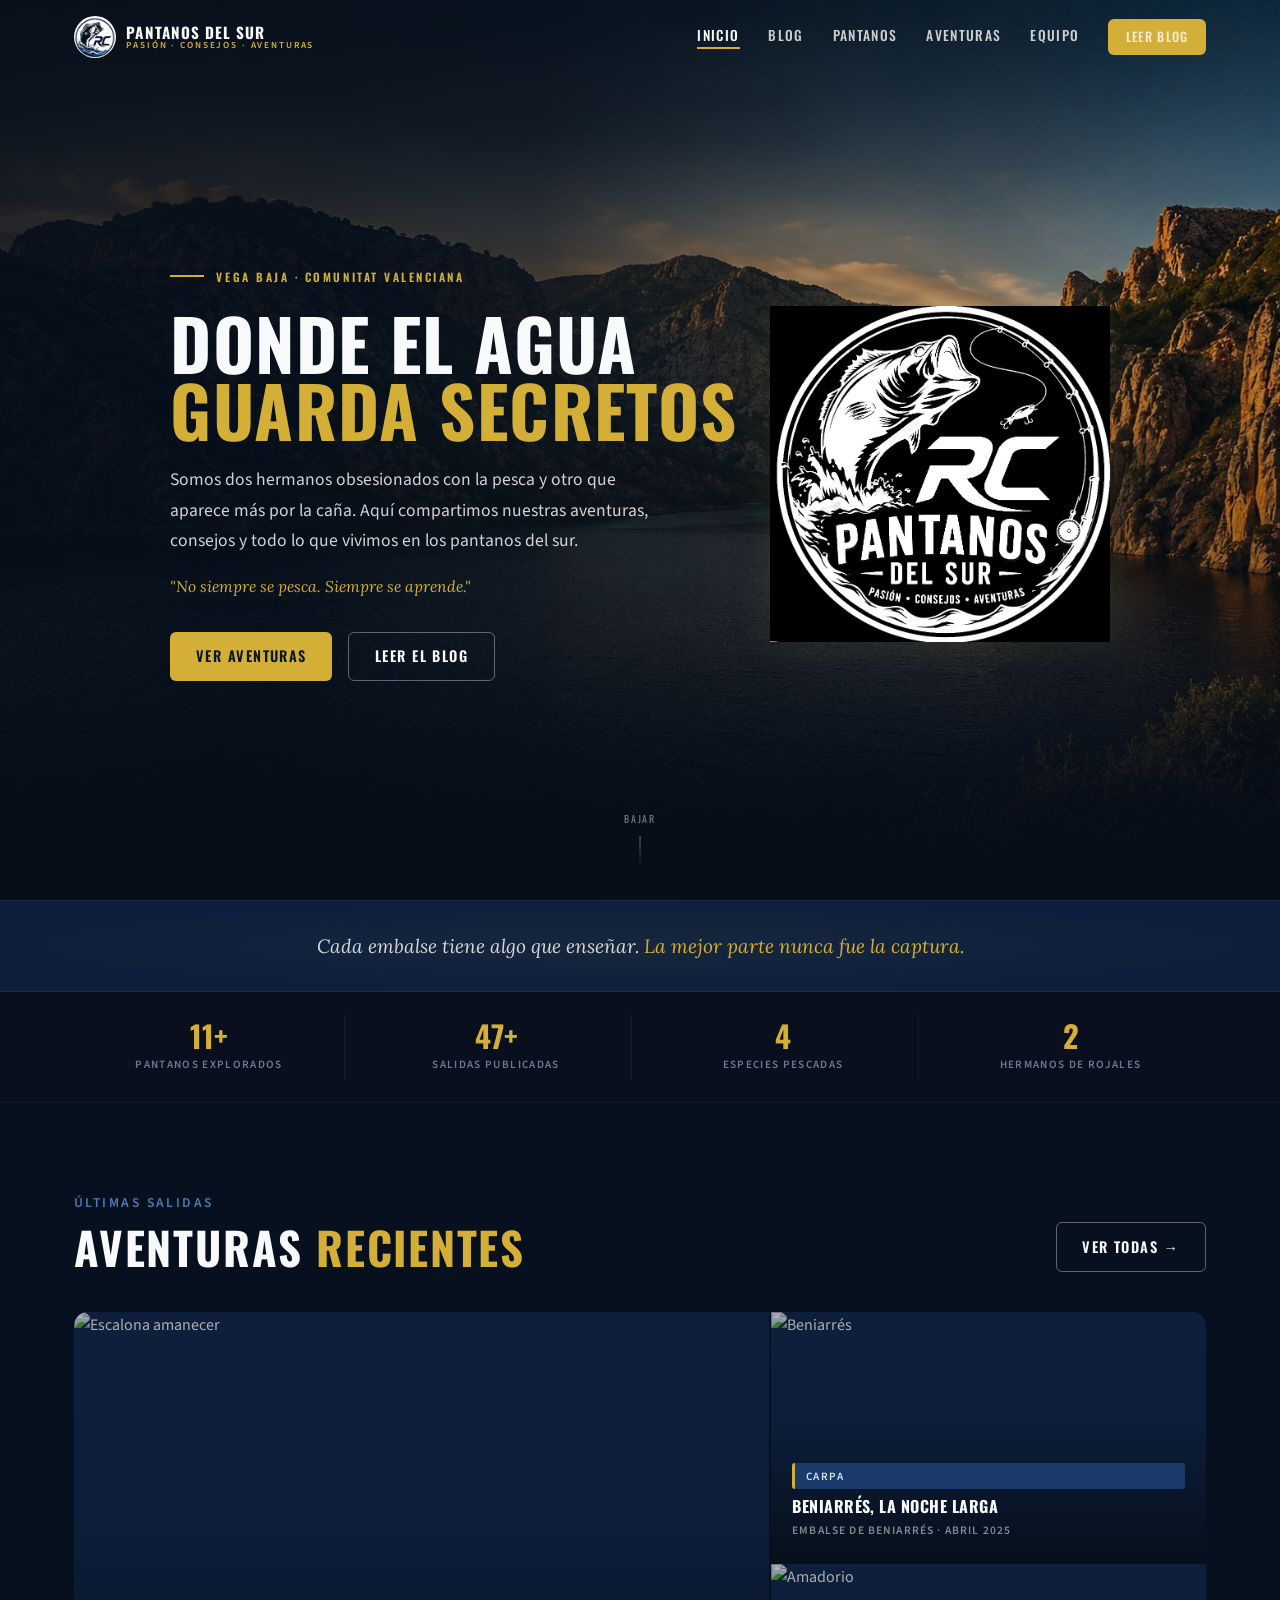
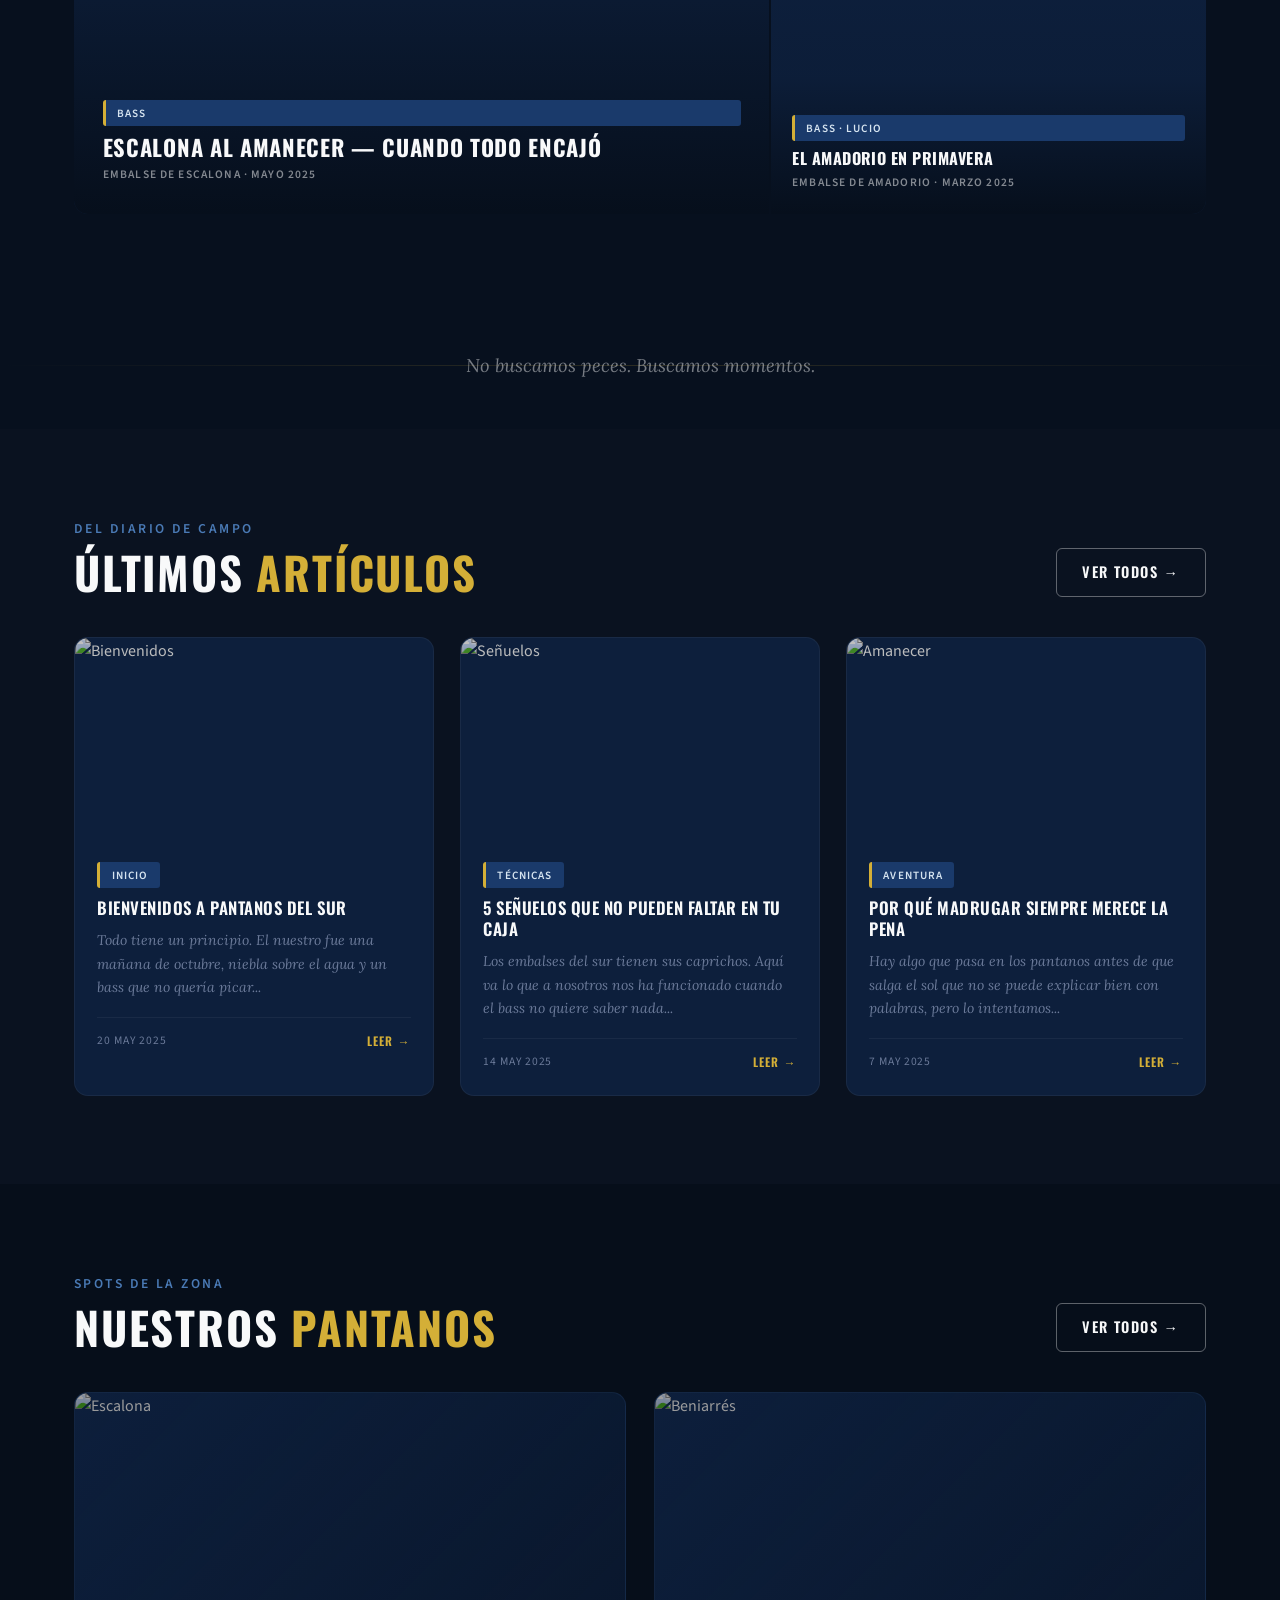
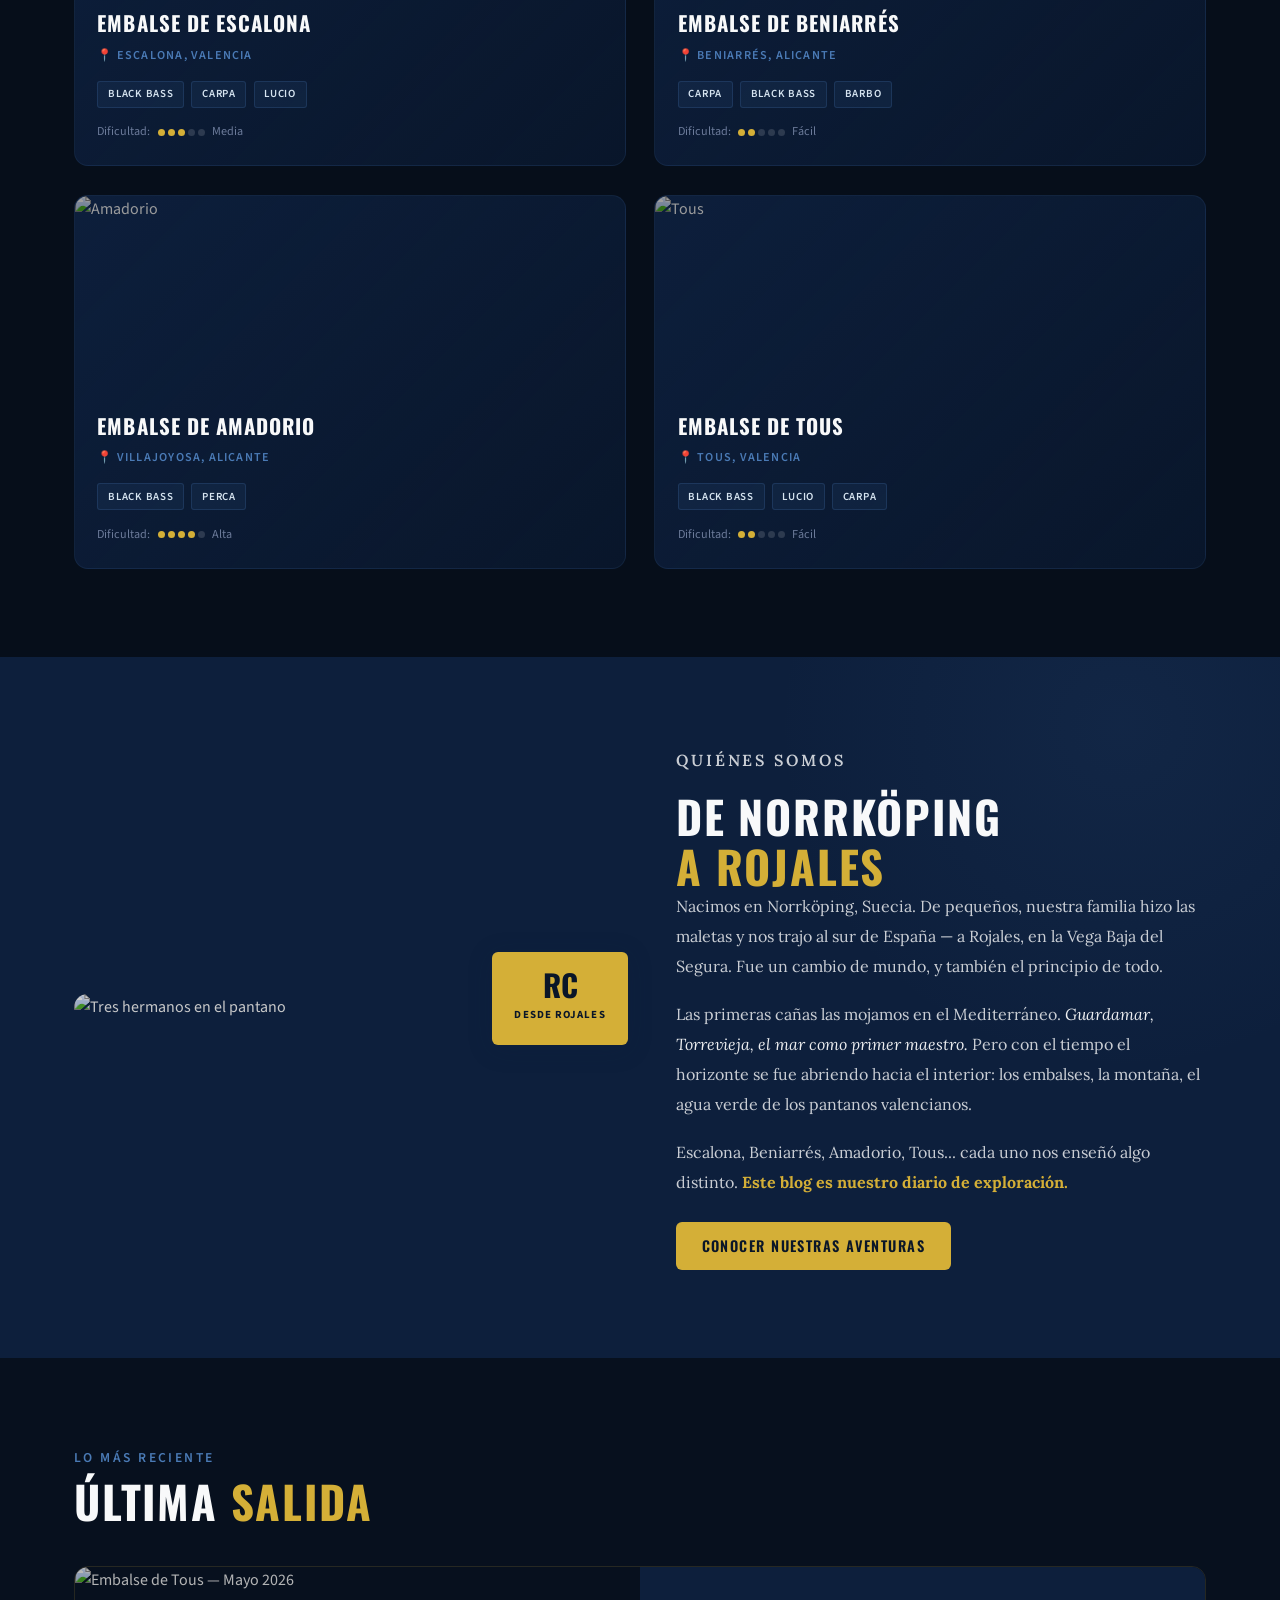
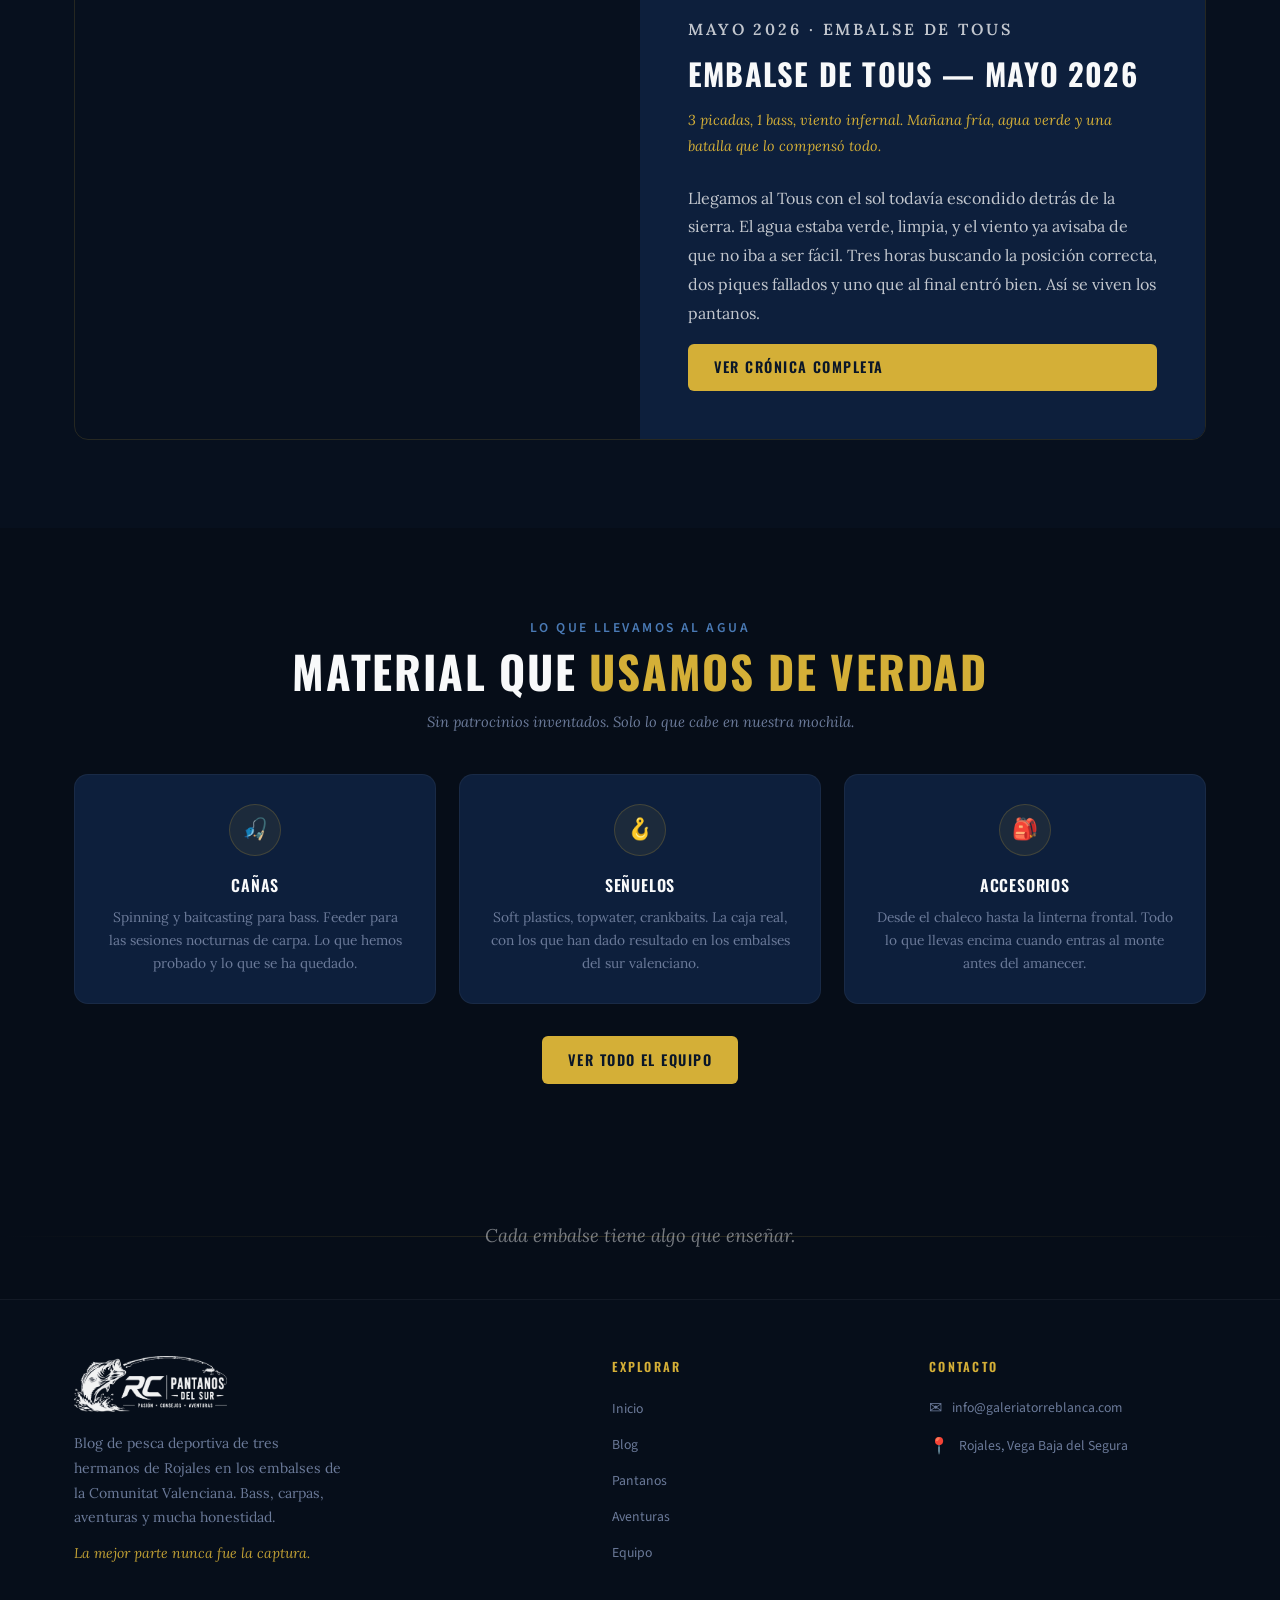
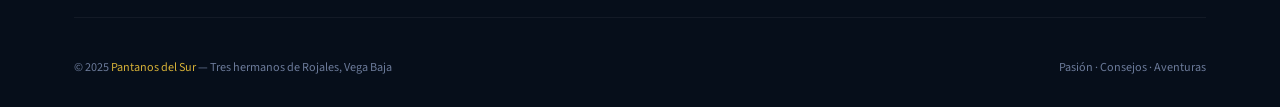
==== commit 86d33919: "Hero + responsive + logo fixes" ====
--- a/index.html
+++ b/index.html
@@ -64,9 +64,9 @@
         </div>
       </div>
 
-      <!-- Logo derecha — sin fondo blanco -->
+      <!-- Logo derecha — PNG blanco sobre negro, screen blend lo integra -->
       <div class="hero-logo">
-        <img src="img/logo_principal.png" alt="Pantanos del Sur"/>
+        <img src="img/pantanos_blanco.png" alt="Pantanos del Sur"/>
       </div>
 
     </div>
@@ -284,7 +284,7 @@
           Las primeras cañas las mojamos en el Mediterráneo. <em>Guardamar, Torrevieja, el mar como primer maestro.</em> Pero con el tiempo el horizonte se fue abriendo hacia el interior: los embalses, la montaña, el agua verde de los pantanos valencianos.
         </p>
         <p>
-          Escalona, Beniarrés, Amadorio, Tous... cada uno nos enseñó algo distinto. <strong>Este blog es nuestro diario de exploración.</strong> Dos obsesionados con la pesca y otro que aparece más por la caña.
+          Escalona, Beniarrés, Amadorio, Tous... cada uno nos enseñó algo distinto. <strong>Este blog es nuestro diario de exploración.</strong>
         </p>
         <a href="pages/aventuras.html" class="btn btn-primary" style="margin-top:.5rem;">Conocer nuestras aventuras</a>
       </div>
@@ -355,7 +355,7 @@
   <div class="container">
     <div class="footer-inner">
       <div class="footer-brand">
-        <img src="img/logo_horizontal.png" alt="Pantanos del Sur" class="footer-logo"/>
+        <img src="img/logo_horizontal_blanco.png" alt="Pantanos del Sur" class="footer-logo"/>
         <p>Blog de pesca deportiva de tres hermanos de Rojales en los embalses de la Comunitat Valenciana. Bass, carpas, aventuras y mucha honestidad.</p>
         <p class="footer-brand-quote">La mejor parte nunca fue la captura.</p>
       </div>
--- a/css/style.css
+++ b/css/style.css
@@ -75,26 +75,26 @@
 /* Fondo real del pantano */
 .hero-bg {
   position:absolute; inset:0;
-  background:url('../img/pantanos_background.jpg') center 55%/cover no-repeat;
-}
-/* Overlay cinematográfico — menos azul, más natural */
+  background:url('../img/fondo_hero.png') center 45%/cover no-repeat;
+}
+/* Overlay cinematográfico — suave para dejar ver el embalse */
 .hero-bg::before {
   content:'';
   position:absolute; inset:0;
   background: linear-gradient(
     90deg,
-    rgba(6,14,26,.92) 0%,
-    rgba(6,14,26,.78) 45%,
-    rgba(6,14,26,.35) 70%,
-    rgba(6,14,26,.1) 100%
+    rgba(6,14,26,.88) 0%,
+    rgba(6,14,26,.72) 42%,
+    rgba(6,14,26,.25) 68%,
+    rgba(6,14,26,.08) 100%
   );
 }
 .hero-bg::after {
   content:'';
   position:absolute; inset:0;
   background:
-    linear-gradient(to bottom, rgba(6,14,26,.25) 0%, transparent 30%, rgba(6,14,26,.55) 80%, rgba(6,14,26,1) 100%),
-    radial-gradient(ellipse at 65% 50%, rgba(212,175,55,.06) 0%, transparent 55%);
+    linear-gradient(to bottom, rgba(6,14,26,.2) 0%, transparent 25%, rgba(6,14,26,.45) 78%, rgba(6,14,26,1) 100%),
+    radial-gradient(ellipse at 62% 48%, rgba(212,175,55,.04) 0%, transparent 50%);
 }
 .hero-mist { position:absolute; bottom:0; left:0; right:0; height:30%; background:linear-gradient(to top, rgba(6,14,26,1) 0%, transparent 100%); z-index:1; }
 
@@ -152,6 +152,8 @@
 .hero-actions { display:flex; gap:1rem; flex-wrap:wrap; opacity:0; animation:fadeUp .8s ease .8s forwards; }
 
 /* Logo hero — sin fondo blanco, integrado */
+/* Logo hero — pantanos_blanco.png: fondo negro, logo blanco
+   mix-blend-mode:screen hace negro=transparente, blanco=visible */
 .hero-logo {
   flex-shrink:0;
   width:clamp(220px,28vw,340px);
@@ -159,13 +161,16 @@
   animation:fadeIn 1.2s ease .9s forwards;
   position:relative;
   z-index:2;
+  background:none !important;
+  border:none !important;
+  box-shadow:none !important;
 }
 .hero-logo img {
   width:100%;
   height:auto;
-  /* Eliminar el fondo blanco del PNG usando mix-blend-mode */
+  display:block;
   mix-blend-mode:screen;
-  filter:brightness(1.05) contrast(1.05) drop-shadow(0 0 30px rgba(212,175,55,.15)) drop-shadow(0 4px 20px rgba(0,0,0,.6));
+  filter:drop-shadow(0 0 20px rgba(212,175,55,.1));
 }
 
 .hero-scroll { position:absolute; bottom:2rem; left:50%; transform:translateX(-50%); display:flex; flex-direction:column; align-items:center; gap:.5rem; opacity:.45; animation:bounce 2.5s ease infinite; z-index:2; }
@@ -279,14 +284,16 @@
 .footer { background:var(--dark); border-top:1px solid rgba(255,255,255,.05); padding:3.5rem 0 1.8rem; }
 .footer-inner { display:grid; grid-template-columns:1.8fr 1fr 1fr; gap:2.5rem; margin-bottom:2.5rem; padding-bottom:2.5rem; border-bottom:1px solid rgba(255,255,255,.05); }
 
-/* Logo footer visible sobre fondo oscuro */
+/* Logo footer — logo_horizontal_blanco.png: fondo negro, logo blanco
+   screen elimina el negro, logo queda visible sobre fondo oscuro */
 .footer-logo {
-  height:52px;
+  height:56px;
   width:auto;
   margin-bottom:1.2rem;
-  /* PNG con fondo blanco: invert para hacerlo blanco sobre oscuro */
-  filter:brightness(0) invert(1);
-  opacity:.82;
+  display:block;
+  mix-blend-mode:screen;
+  filter:drop-shadow(0 1px 8px rgba(0,0,0,.3));
+  opacity:.95;
 }
 .footer-brand p { font-family:var(--font-serif); font-size:.88rem; color:var(--muted); line-height:1.75; max-width:270px; margin-bottom:.7rem; }
 .footer-brand-quote { font-family:var(--font-serif); font-style:italic; font-size:.84rem; color:var(--accent) !important; opacity:.9; }
